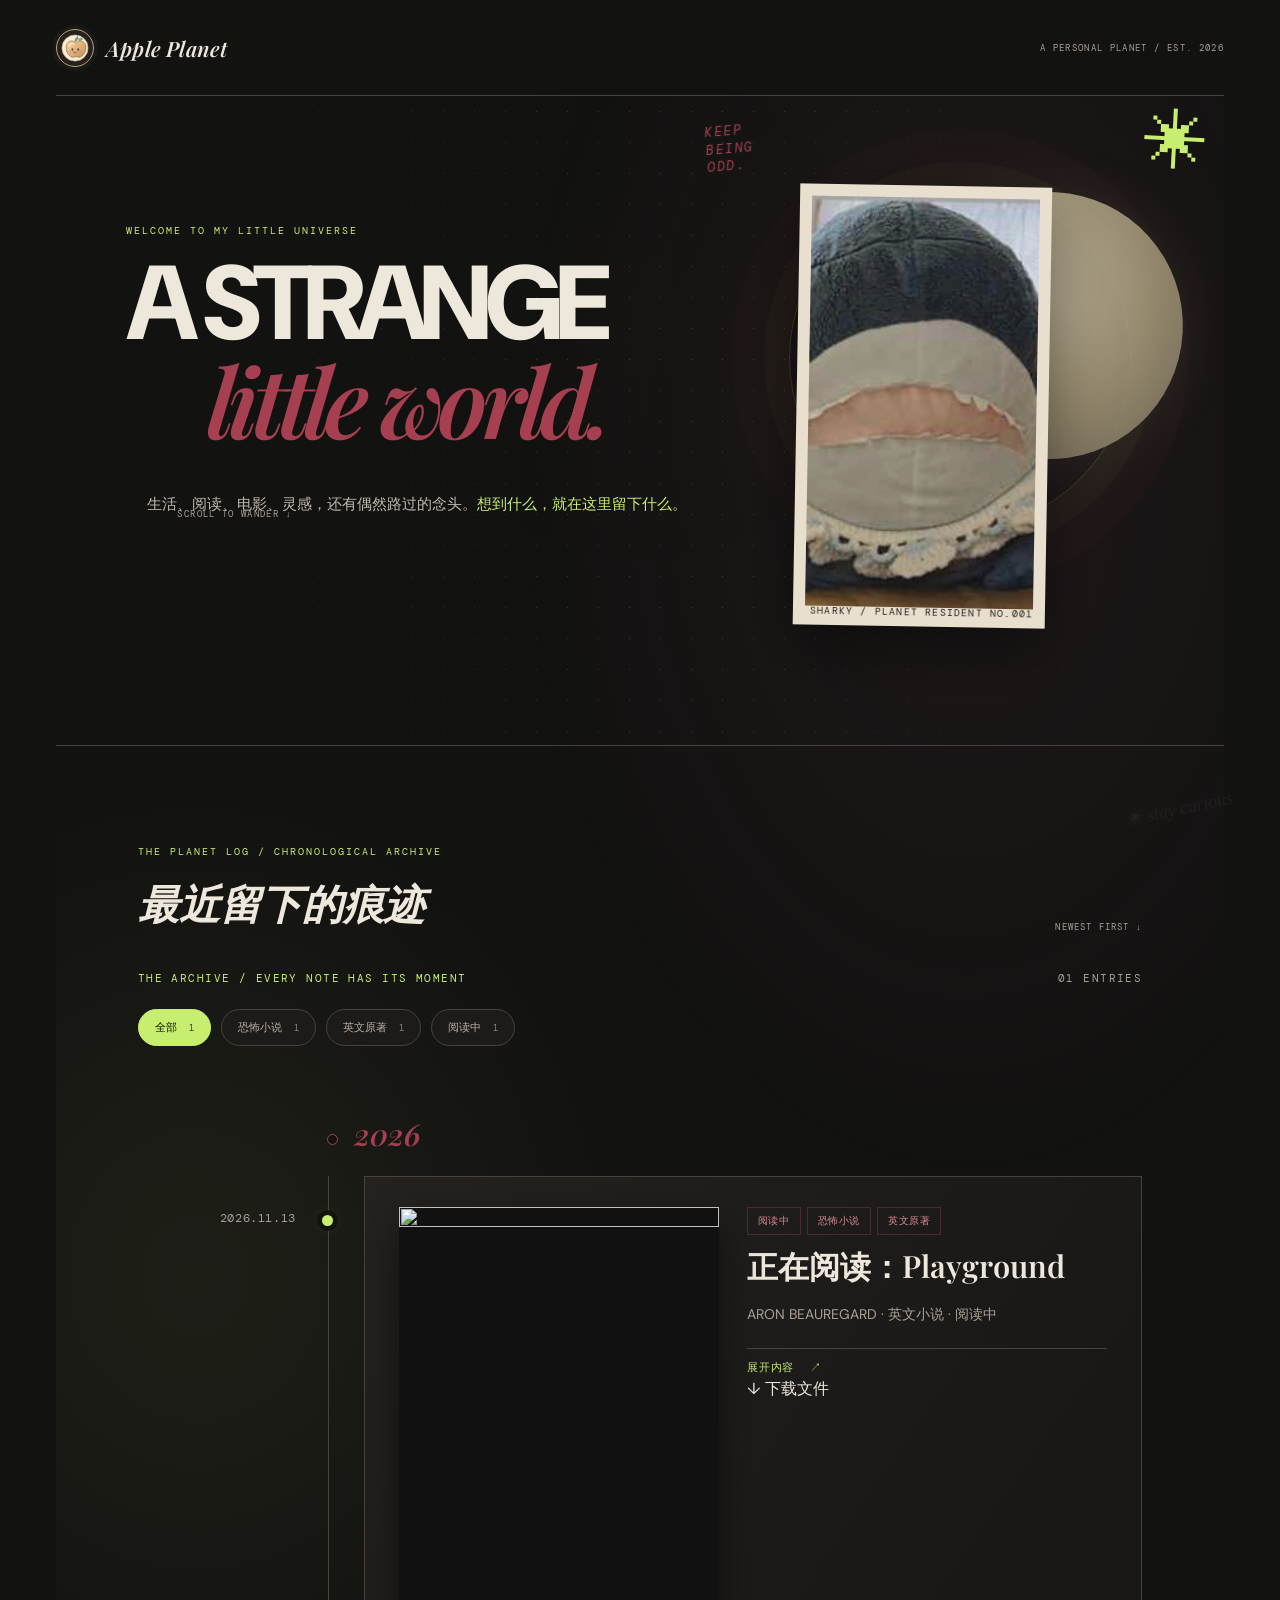
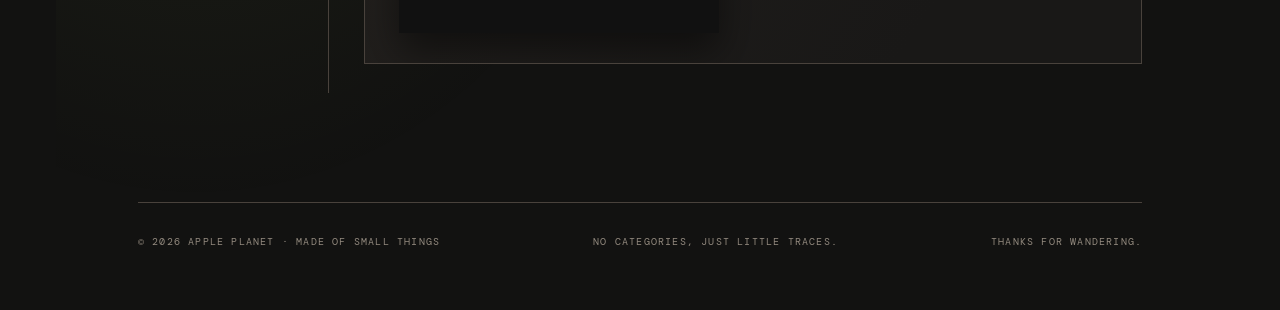
==== index.html @ 8ef27ee5 "Keep one shark portrait on Apple Planet homepage" ====
<!doctype html>
<html lang="zh-CN">
<head>
<meta charset="utf-8"><meta name="viewport" content="width=device-width, initial-scale=1">
<meta name="description" content="Apple Planet — 一个按时间收藏生活、故事与灵感的小小星球。">
<meta name="theme-color" content="#121211">
<title>Apple Planet — A Strange Little Universe</title>
<link rel="stylesheet" href="assets/css/style.css">
<link rel="stylesheet" href="assets/css/home-editorial.css">
<link rel="stylesheet" href="assets/css/posts.css">
<link rel="stylesheet" href="assets/css/inner-playful.css">
<link rel="stylesheet" href="assets/css/feed-atmosphere.css">
</head>
<body>
<div class="site-shell">
<header class="site-header ap-feed-header">
  <a class="brand" href="index.html" aria-label="Apple Planet 首页"><span class="brand-icon apple-brand-icon"><img src="assets/images/apple-icon.svg" alt="" aria-hidden="true"></span><span><b>Apple Planet</b></span></a>
  <span class="ap-header-note">A PERSONAL PLANET / EST. 2026</span>
</header>
<main class="ap-home ap-feed-home">
  <div class="ap-scroll-progress" id="apScrollProgress" aria-hidden="true"></div>
  <section class="ap-feed-hero">
    <p class="ap-kicker">WELCOME TO MY LITTLE UNIVERSE</p>
    <h1 class="ap-title"><span>A STRANGE</span><span class="ap-title-italic">little world.</span></h1>
    <p class="ap-intro">生活、阅读、电影、灵感，还有偶然路过的念头。<em>想到什么，就在这里留下什么。</em></p>
    <div class="ap-feed-orbit" aria-hidden="true">✳</div>
    <div class="ap-feed-art" aria-label="鲨鲨星球照片"><div class="ap-feed-moon" aria-hidden="true"></div><figure class="ap-shark-frame"><img src="assets/images/shark.jpg" alt="鲨鲨的照片"><figcaption>SHARKY / PLANET RESIDENT NO.001</figcaption></figure><span class="ap-feed-star" aria-hidden="true">✳</span><span class="ap-feed-art-note">KEEP<br>BEING<br>ODD.</span></div>
        <span class="ap-feed-scroll">SCROLL TO WANDER ↓</span>
  </section>
  <section class="ap-timeline-section" aria-label="星球时间轴">
    <div class="ap-timeline-heading"><div><span class="ap-kicker">THE PLANET LOG / CHRONOLOGICAL ARCHIVE</span><h2>最近留下的痕迹</h2></div><span class="ap-sort-note">NEWEST FIRST ↓</span></div>
    <div id="ap-published-posts" class="ap-published-posts" aria-live="polite">
      <div class="ap-posts-heading"><span class="meta">LOADING THE PLANET…</span><span class="ap-posts-count"></span></div>
      <nav class="ap-tag-filter" aria-label="按标签筛选" hidden></nav>
      <div class="ap-posts-list"></div>
    </div>
  </section>
  <footer class="ap-footer"><span>© 2026 APPLE PLANET · MADE OF SMALL THINGS</span><span>NO CATEGORIES, JUST LITTLE TRACES.</span><span>THANKS FOR WANDERING.</span></footer>
</main>
</div>
<div class="ap-toast" id="apToast" role="status" aria-live="polite"></div>
<script>
(()=>{const progress=document.getElementById('apScrollProgress');const update=()=>{const max=document.documentElement.scrollHeight-innerHeight;progress.style.transform='scaleX('+(max>0?scrollY/max:0)+')'};addEventListener('scroll',update,{passive:true});update();const toast=document.getElementById('apToast');const lines=['月亮知道你来过。','鲨鱼说：继续保持奇怪。','你找到了一颗隐藏星星。'];document.querySelector('.brand').addEventListener('click',e=>{if(scrollY<20){e.preventDefault();toast.textContent=lines[Math.floor(Math.random()*lines.length)];toast.classList.add('show');setTimeout(()=>toast.classList.remove('show'),2200)}});})();
</script>
<script src="assets/js/inner-playful.js" defer></script>
<script src="assets/js/feed-atmosphere.js" defer></script>
<script src="assets/js/posts.js" defer></script>
</body></html>
---- assets/css/style.css ----
:root{--bg:#f5f6f2;--surface:#fff;--ink:#202b2b;--muted:#758080;--line:#e1e7e2;--green:#647f76;--green-dark:#35564e;--mint:#e5eee8;--sand:#eee9df;--lav:#eae8f0;--coral:#c88770;--shadow:0 16px 45px rgba(34,55,49,.07);--sans:Inter,"PingFang SC","Microsoft YaHei",sans-serif;--serif:"Iowan Old Style","Noto Serif SC","Songti SC",serif}*{box-sizing:border-box}html{scroll-behavior:smooth}body{margin:0;background:var(--bg);color:var(--ink);font-family:var(--sans);line-height:1.7}a{color:inherit;text-decoration:none}.site-shell{width:min(1160px,calc(100% - 56px));margin:auto}.site-header{height:82px;display:flex;align-items:center;justify-content:space-between;border-bottom:1px solid var(--line);gap:24px}.brand{display:flex;align-items:center;gap:11px}.brand-icon{display:grid;place-items:center;width:39px;height:39px;border-radius:12px;background:var(--green-dark);color:white;font:600 19px var(--serif)}.brand b,.brand small{display:block}.brand b{font:600 16px var(--serif);letter-spacing:.08em}.brand small{color:var(--muted);font-size:8px;letter-spacing:.16em}.site-header nav{display:flex;gap:clamp(14px,3vw,34px);font-size:12px;color:#586764}.site-header nav a:hover,.header-link:hover{color:var(--coral)}.header-link{padding:8px 13px;border:1px solid var(--line);border-radius:22px;color:var(--green-dark);font-size:11px;white-space:nowrap}.hero{display:grid;grid-template-columns:1.1fr .9fr;align-items:center;gap:45px;padding:74px 5% 68px}.eyebrow{margin:0 0 14px;color:var(--green);font-size:9px;font-weight:700;letter-spacing:.19em}.hero h1{margin:0;font:500 clamp(38px,5vw,59px)/1.36 var(--serif);letter-spacing:.015em}.hero h1 em{color:var(--green);font-weight:400}.hero-desc{max-width:490px;margin:20px 0 25px;color:var(--muted);font-size:13px;line-height:2}.hero-actions{display:flex;align-items:center;gap:21px}.primary-link{padding:12px 17px;border-radius:5px;background:var(--green-dark);color:white;font-size:11px}.primary-link span{margin-left:12px}.quiet-link{color:var(--muted);font-size:11px;border-bottom:1px solid #cbd5cf;padding-bottom:3px}.hero-art{position:relative;height:300px;display:grid;place-items:center;overflow:hidden;background:linear-gradient(145deg,#e8efea,#edf0e9 50%,#e8e9ef);border-radius:48% 52% 44% 56% / 48% 42% 58% 52%}.art-orbit{position:absolute;border:1px solid rgba(76,111,98,.22);border-radius:50%;transform:rotate(-24deg)}.orbit-one{width:360px;height:150px}.orbit-two{width:270px;height:230px;transform:rotate(42deg)}.art-core{display:grid;place-items:center;width:116px;height:116px;border-radius:34px;background:#fff;color:var(--green-dark);box-shadow:0 14px 35px #35564e20;font:500 60px var(--serif);transform:rotate(-8deg)}.art-core span{color:var(--coral)}.art-label{position:absolute;color:#73857c;font-size:8px;letter-spacing:.18em}.label-a{top:54px;left:44px}.label-b{right:35px;bottom:55px}.art-star{position:absolute;color:var(--coral)}.star-a{top:68px;right:83px;font-size:25px}.star-b{bottom:64px;left:82px;font-size:19px}.welcome-strip{display:flex;align-items:center;justify-content:space-between;gap:20px;padding:14px 18px;border-top:1px solid var(--line);border-bottom:1px solid var(--line);color:var(--muted);font-size:9px;letter-spacing:.12em}.welcome-strip p{margin:0;color:#5d6b66;font:italic 13px var(--serif);letter-spacing:0}.collections{padding:68px 0 75px}.section-heading{display:flex;align-items:end;justify-content:space-between;margin-bottom:24px}.section-heading .eyebrow{margin-bottom:7px}.section-heading h2{margin:0;font:500 30px var(--serif)}.section-heading>span{color:var(--muted);font-size:11px}.collection-grid{display:grid;grid-template-columns:repeat(2,1fr);gap:17px}.collection-card{display:block;padding:14px;border:1px solid var(--line);border-radius:10px;background:var(--surface);transition:transform .22s,box-shadow .22s}.collection-card:hover{transform:translateY(-4px);box-shadow:var(--shadow)}.card-top,.card-bottom{display:flex;align-items:center;justify-content:space-between}.card-top{color:#84918b;font-size:8px;letter-spacing:.15em}.card-arrow{display:grid;place-items:center;width:27px;height:27px;border:1px solid var(--line);border-radius:50%;font-size:13px}.card-visual{height:174px;position:relative;overflow:hidden;margin:10px 0 13px;border-radius:6px}.visual-daily{background:#e9eee8}.shape{position:absolute;display:block}.shape-sun{width:115px;height:115px;border-radius:50%;background:#d6b69a;right:18%;top:12px}.shape-paper{width:150px;height:100px;left:19%;bottom:13px;background:#fffdf8;box-shadow:0 10px 25px #394d3b18;transform:rotate(-9deg);border-radius:3px}.shape-paper:after{content:"";position:absolute;left:17px;right:17px;top:24px;height:1px;background:#dce3db;box-shadow:0 13px #dce3db,0 26px #dce3db,0 39px #dce3db}.shape-dot{width:15px;height:15px;border-radius:50%;background:var(--green);left:70%;top:22px}.visual-culture{display:flex;align-items:center;justify-content:center;gap:12px;background:#eeece5}.book{display:block;width:52px;height:110px;border-radius:3px 7px 7px 3px;box-shadow:7px 9px 14px #263b3418;transform:rotate(-12deg)}.book-one{background:#9aab9d}.book-two{height:130px;background:#d0a18a;transform:rotate(5deg)}.book-three{height:96px;background:#667d78;transform:rotate(13deg)}.visual-culture>span{position:absolute;right:20px;bottom:14px;color:#56675f;font:600 9px/1.5 var(--serif);letter-spacing:.12em}.visual-fan{display:grid;place-items:center;background:#eceaf0}.fan-frame{width:160px;height:112px;display:flex;align-items:center;justify-content:center;gap:14px;border:1px solid #c8c4d3;background:#f8f7fa;transform:rotate(-5deg);box-shadow:0 10px 20px #3e385018}.fan-frame span{font:600 17px/1.1 var(--serif);letter-spacing:.12em;color:#625e78}.fan-frame i{font-style:normal;color:#b47c79;font-size:29px}.fan-frame+b{position:absolute;bottom:13px;right:22px;color:#827c91;font:italic 10px var(--serif)}.visual-interest{background:#f0ebe4}.interest-word{position:absolute;padding:8px 13px;border:1px solid #cfc5b8;border-radius:4px;background:#fbf9f4;color:#586b61;font:600 11px var(--serif);letter-spacing:.12em}.word-one{left:15%;top:24px;transform:rotate(-9deg)}.word-two{left:43%;top:70px;transform:rotate(5deg)}.word-three{right:13%;top:25px;transform:rotate(8deg)}.interest-spark{position:absolute;bottom:18px;left:25%;font-size:25px;color:#c88770}.card-bottom h3{margin:0;font:600 20px var(--serif)}.card-bottom p{margin:4px 0 0;color:var(--muted);font-size:10px}.card-count{color:#96a39c;font-size:8px;letter-spacing:.12em}.home-note{display:flex;align-items:center;justify-content:space-between;gap:25px;padding:30px 5%;margin:0 0 72px;background:#e9eee9;border-radius:9px}.home-note .eyebrow{margin-bottom:7px}.home-note h2{margin:0;font:500 23px/1.7 var(--serif)}.round-link{display:flex;align-items:center;gap:18px;padding:11px 15px;border:1px solid #c6d2ca;border-radius:30px;color:var(--green-dark);font-size:10px;white-space:nowrap}.site-footer{display:flex;justify-content:space-between;gap:15px;padding:22px 0 28px;border-top:1px solid var(--line);color:var(--muted);font-size:9px;letter-spacing:.08em}
.page-hero{padding:56px 0 35px;border-bottom:1px solid var(--line)}.breadcrumb{margin:0 0 14px;color:var(--muted);font-size:10px}.page-hero h1{margin:0;font:500 clamp(34px,5vw,48px) var(--serif)}.page-hero p:last-child{max-width:650px;color:var(--muted);font-size:12px}.page-content{padding:35px 0 75px}.content-section{margin:0 0 45px}.content-section h2{margin:0 0 15px;font:500 23px var(--serif)}.content-section>p{color:var(--muted);font-size:12px}.content-grid{display:grid;grid-template-columns:repeat(2,1fr);gap:14px}.content-card{padding:20px;border:1px solid var(--line);border-radius:8px;background:var(--surface)}.content-card .meta{color:var(--green);font-size:9px;letter-spacing:.1em}.content-card h3{margin:8px 0;font:600 18px var(--serif)}.content-card p{margin:0;color:var(--muted);font-size:11px;line-height:1.9}.content-card .tags{margin-top:12px;color:#87938d;font-size:9px}.photo-grid{columns:3;column-gap:14px}.photo-item{break-inside:avoid;margin:0 0 14px;padding:8px;border:1px solid var(--line);border-radius:7px;background:var(--surface)}.photo-item img{display:block;width:100%;height:auto;border-radius:4px}.photo-placeholder{height:150px;border-radius:4px;background:linear-gradient(145deg,#d9e2da,#c8d0c9 42%,#b9c5c1 43%,#e4d8c7)}.photo-item figcaption{padding:8px 3px 2px;color:var(--muted);font-size:9px}.data-panel{padding:22px;border:1px solid var(--line);border-radius:8px;background:var(--surface)}.data-row{display:grid;grid-template-columns:repeat(4,1fr);gap:12px}.data-cell{padding-left:12px;border-left:2px solid var(--mint)}.data-cell small,.data-cell b{display:block}.data-cell small{color:var(--muted);font-size:9px}.data-cell b{margin-top:5px;font-size:15px;font-weight:500}.data-note{margin:15px 0 0;color:var(--muted);font-size:9px}.work-card{display:grid;grid-template-columns:1fr 1fr;gap:20px}.work-fields{margin:0}.work-fields div{display:flex;gap:10px;padding:5px 0;border-bottom:1px solid var(--line);font-size:10px}.work-fields dt{width:80px;color:var(--muted)}.work-fields dd{margin:0}.guide-callout{padding:18px 20px;border-left:3px solid var(--green);background:var(--mint);color:#425a50;font-size:12px}.code-sample{padding:16px;border-radius:7px;background:#263532;color:#e8eee9;overflow:auto;font:11px/1.7 ui-monospace,monospace}.content-card a.inline-link{color:var(--green-dark);text-decoration:underline;text-underline-offset:3px}
@media(max-width:760px){.site-shell{width:calc(100% - 32px)}.site-header{height:auto;min-height:74px;flex-wrap:wrap;padding:14px 0}.site-header nav{order:3;width:100%;overflow:auto;padding:4px 0 8px;gap:20px}.site-header nav a{white-space:nowrap}.hero{grid-template-columns:1fr;gap:25px;padding:48px 2%}.hero-art{height:220px}.art-orbit.orbit-one{width:290px}.welcome-strip{align-items:flex-start;flex-direction:column;gap:4px}.welcome-strip p{font-size:12px}.section-heading{align-items:flex-start;flex-direction:column;gap:6px}.collection-grid{gap:10px}.card-visual{height:130px}.card-bottom h3{font-size:17px}.card-bottom p{font-size:9px}.card-count{display:none}.home-note{align-items:flex-start;flex-direction:column}.site-footer{flex-direction:column}.content-grid{grid-template-columns:1fr}.photo-grid{columns:2}.data-row{grid-template-columns:repeat(2,1fr)}.work-card{grid-template-columns:1fr}.page-hero{padding:42px 0 25px}}
@media(max-width:420px){.collection-grid{grid-template-columns:1fr}.card-visual{height:155px}.hero h1{font-size:36px}.photo-grid{columns:1}.hero-actions{gap:12px}.primary-link{padding:11px 13px}}

/* Apple Planet: four switchable palettes */
:root{--display:"Bodoni 72","Didot","Times New Roman",serif}
:root[data-theme="rose"]{--bg:#faf2f2;--surface:#fffafa;--ink:#392d33;--muted:#907d84;--line:#eedfe3;--green:#b47c8e;--green-dark:#75485a;--mint:#f4e4e9;--sand:#f3e7df;--lav:#f0e8f0;--coral:#c77c78}
:root[data-theme="night"]{--bg:#101b2b;--surface:#19283a;--ink:#e8edf3;--muted:#a2b0c1;--line:#2b3d52;--green:#8ba9c8;--green-dark:#526f91;--mint:#263c53;--sand:#344154;--lav:#30334c;--coral:#d69a83;--shadow:0 16px 45px rgba(0,0,0,.22)}
:root[data-theme="cream"]{--bg:#f8f3e7;--surface:#fffdf5;--ink:#3c3529;--muted:#92866f;--line:#e9dfc9;--green:#a08b54;--green-dark:#6d603b;--mint:#eee8d4;--sand:#f0e4ce;--lav:#eee8dc;--coral:#c1845c}
.brand b{font-family:var(--display);font-size:22px;letter-spacing:.055em;font-style:italic;font-weight:700}
.brand small{letter-spacing:.22em}
.palette-switch{display:flex;align-items:center;gap:7px;padding:7px 10px;border:1px solid var(--line);border-radius:30px;background:var(--surface)}
.palette-switch button{width:17px;height:17px;border:2px solid var(--surface);outline:1px solid transparent;border-radius:50%;padding:0;cursor:pointer}
.palette-switch button[data-theme="sage"]{background:#718d80}.palette-switch button[data-theme="rose"]{background:#bd8798}.palette-switch button[data-theme="night"]{background:#304b6a}.palette-switch button[data-theme="cream"]{background:#c4a96a}
.palette-switch button.active{outline-color:var(--ink);transform:scale(1.08)}
.top-photo{height:clamp(190px,32vw,390px);position:relative;overflow:hidden;border-radius:0 0 15px 15px;background:var(--sand)}
.top-photo img{width:100%;height:100%;display:block;object-fit:cover;object-position:center 47%}
.top-photo span{position:absolute;left:clamp(18px,5vw,58px);bottom:18px;padding:7px 12px;background:rgba(24,36,34,.56);color:white;border:1px solid rgba(255,255,255,.35);font:10px var(--display);letter-spacing:.2em}
@media(max-width:760px){.palette-switch{margin-left:auto}.top-photo{height:220px}.brand b{font-size:20px}}

/* Decorative editorial finish */
:root{--gold:#b59a68;--gold-soft:#e4d7bc}
body{background:radial-gradient(ellipse at 50% 0%,color-mix(in srgb,var(--sand) 44%,var(--bg)),var(--bg) 58%)}
.site-shell{position:relative}
.site-header{border-bottom:1px solid color-mix(in srgb,var(--gold) 42%,var(--line));}
.brand-icon{background:linear-gradient(145deg,var(--green-dark),var(--green));border:1px solid var(--gold);box-shadow:0 3px 12px #00000012;font-size:20px}
.brand b{font-family:"Bodoni MT","Didot","Times New Roman",serif;font-size:25px;font-weight:600;letter-spacing:.08em;text-shadow:0 1px 0 #fff5}
.brand small{font-size:8px;letter-spacing:.28em}
.top-photo{height:clamp(220px,38vw,450px);border:1px solid color-mix(in srgb,var(--gold) 52%,var(--line));box-shadow:0 18px 45px #00000012;margin-top:14px}
.top-photo:after{content:"";position:absolute;inset:12px;border:1px solid #fff9;pointer-events:none;border-radius:7px}
.top-photo img{object-position:center 43%;filter:saturate(.9) contrast(1.03)}
.top-photo span{left:32px;bottom:30px;letter-spacing:.3em;background:rgba(22,32,31,.64);border-color:#d8c49a;color:#fff9e9}
.hero{padding-top:82px;padding-bottom:76px}
.hero h1{letter-spacing:.035em;text-shadow:0 2px 18px color-mix(in srgb,var(--gold-soft) 35%,transparent)}
.hero-art{border:1px solid color-mix(in srgb,var(--gold) 55%,var(--line));box-shadow:inset 0 0 0 8px color-mix(in srgb,var(--surface) 50%,transparent),inset 0 0 0 9px color-mix(in srgb,var(--gold) 28%,transparent);background:radial-gradient(circle at 50% 50%,var(--surface),var(--sand))}
.art-core{border:1px solid var(--gold);outline:5px solid color-mix(in srgb,var(--gold) 14%,transparent);font-family:"Bodoni MT","Didot",serif}
.welcome-strip{border-color:color-mix(in srgb,var(--gold) 40%,var(--line))}
.collections{padding-top:82px}
.section-heading h2{letter-spacing:.08em}
.collection-card{border-color:color-mix(in srgb,var(--gold) 35%,var(--line));box-shadow:0 7px 24px #00000008}
.collection-card:hover{border-color:var(--gold)}
.card-top{letter-spacing:.2em}
.card-arrow{border-color:color-mix(in srgb,var(--gold) 45%,var(--line))}
.card-bottom h3{letter-spacing:.08em}
.home-note{border:1px solid color-mix(in srgb,var(--gold) 35%,var(--line));background:linear-gradient(120deg,var(--mint),var(--surface));box-shadow:inset 0 0 0 5px color-mix(in srgb,var(--surface) 45%,transparent)}
.site-footer{border-color:color-mix(in srgb,var(--gold) 40%,var(--line))}
.palette-switch{box-shadow:0 3px 12px #00000008}
@media(max-width:760px){.top-photo{height:250px;margin-top:10px}.hero{padding-top:54px}.collections{padding-top:55px}.brand b{font-size:22px}}

@import url('https://fonts.googleapis.com/css2?family=Great+Vibes&family=Cormorant+Garamond:wght@400;500;600;700&display=swap');
.brand b{font-family:'Great Vibes','URW Chancery L',cursive;font-size:clamp(36px,4vw,49px);font-weight:400;letter-spacing:.015em;line-height:1.1;color:var(--green-dark);text-shadow:0 1px 0 #fff9,0 3px 12px color-mix(in srgb,var(--gold) 28%,transparent)}
.brand-icon{width:43px;height:43px;border-radius:50%;font-size:21px;color:#f8edcf;background:radial-gradient(circle at 30% 25%,#bda578,var(--green-dark) 72%);box-shadow:0 0 0 3px var(--surface),0 0 0 4px color-mix(in srgb,var(--gold) 65%,transparent),0 5px 18px #0002}
.site-header{min-height:94px;border-bottom:1px solid var(--gold);position:relative}
.site-header:after{content:"";position:absolute;bottom:-4px;left:0;right:0;height:1px;background:color-mix(in srgb,var(--gold) 35%,transparent)}
.top-photo{margin-top:18px;border-radius:14px;border:1px solid var(--gold);box-shadow:0 16px 42px #30241420, inset 0 0 0 5px #fff8}
.top-photo:after{inset:10px;border:1px solid #fff9;box-shadow:0 0 0 1px #9d805044;border-radius:9px}
.hero{grid-template-columns:1fr;padding:55px 5% 45px;text-align:center}
.hero-copy{max-width:850px;margin:auto}
.hero h1{font-family:'Cormorant Garamond','Noto Serif SC',serif;font-size:clamp(35px,5vw,58px);line-height:1.45}
.hero h1 em{font-style:italic}
.hero-art{display:none}
.collections{padding-top:44px}
.section-heading{justify-content:center;text-align:center;margin-bottom:30px}
.section-heading h2{font-family:'Cormorant Garamond','Noto Serif SC',serif;font-size:34px}
.section-heading .eyebrow{color:var(--gold);letter-spacing:.32em}
.collection-grid{gap:22px}
.collection-card{position:relative;border:1px solid color-mix(in srgb,var(--gold) 62%,var(--line));border-radius:12px;padding:17px;background:linear-gradient(145deg,var(--surface),color-mix(in srgb,var(--sand) 28%,var(--surface)));box-shadow:0 9px 28px #3024140d}
.collection-card:before{content:"";position:absolute;inset:5px;border:1px solid color-mix(in srgb,var(--gold) 28%,transparent);border-radius:8px;pointer-events:none}
.collection-card:hover{transform:translateY(-5px);box-shadow:0 16px 34px #30241418}
.card-top{color:var(--gold);font-family:'Cormorant Garamond',serif;font-size:12px}
.card-arrow{border-color:var(--gold);color:var(--green-dark)}
.card-visual{border-radius:8px;box-shadow:inset 0 0 0 1px #fff9}
.card-bottom h3{font-family:'Cormorant Garamond','Noto Serif SC',serif;font-size:23px}
.card-bottom p{font-size:11px}
.card-count{color:var(--gold);font-family:'Cormorant Garamond',serif;font-size:11px}
.site-footer{justify-content:center;color:var(--gold);font-family:'Great Vibes',cursive;font-size:23px;letter-spacing:.04em;border-color:var(--gold)}
@media(max-width:760px){.site-header{min-height:78px}.brand b{font-size:39px}.hero{padding:38px 2% 28px}.collections{padding-top:35px}}

/* Photo wall video entry */
.video-photo{overflow:hidden;border:1px solid color-mix(in srgb,var(--gold) 42%,var(--line));border-radius:12px;background:var(--surface);box-shadow:0 10px 28px #00000010}.video-photo video{display:block;width:100%;aspect-ratio:16/9;object-fit:cover;background:#171717;border-radius:9px}.video-photo figcaption{padding:13px 15px 16px;line-height:1.8}.video-photo figcaption .meta{letter-spacing:.12em;color:var(--gold)}

.apple-brand-icon{display:inline-flex;align-items:center;justify-content:center;padding:3px;background:linear-gradient(145deg,#f7e8c7,#c5a16c);border:1px solid #b69a68;border-radius:50%;box-shadow:0 0 0 3px var(--surface),0 0 0 4px color-mix(in srgb,var(--gold) 65%,transparent),0 5px 18px #0002}
.apple-brand-icon img{display:block;width:100%;height:100%;object-fit:contain;border-radius:50%}
---- assets/css/home-editorial.css ----
/* APPLE PLANET — strange little universe / homepage only */
@import url('https://fonts.googleapis.com/css2?family=DM+Mono:wght@400;500&family=DM+Sans:wght@400;500;700;900&family=Playfair+Display:ital,wght@0,600;1,600;1,700&display=swap');
:root{--ap-bg:#121211;--ap-panel:#1d1b19;--ap-paper:#eee7dc;--ap-muted:#aaa196;--ap-red:#a64050;--ap-lime:#c8ee70;--ap-line:#49423c;--ap-mono:'DM Mono',monospace;--ap-sans:'DM Sans','PingFang SC',sans-serif;--ap-serif:'Playfair Display','Noto Serif SC',serif}
html{background:var(--ap-bg);scroll-behavior:smooth}
body:has(.ap-home){margin:0;background:var(--ap-bg);color:var(--ap-paper);font-family:var(--ap-sans);overflow-x:hidden}
body:has(.ap-home) .site-shell{width:min(1380px,calc(100% - 64px));max-width:none}
body:has(.ap-home) .site-header{height:82px;min-height:82px;border:0;border-bottom:1px solid var(--ap-line);gap:20px}
body:has(.ap-home) .site-header:after{display:none}
body:has(.ap-home) .brand{gap:12px}
body:has(.ap-home) .brand-icon{width:38px;height:38px;border:1px solid #b8a16e;background:#26211e;box-shadow:0 0 0 4px #ffffff08}
body:has(.ap-home) .brand-icon img{width:28px;height:28px}
body:has(.ap-home) .brand b{font:600 21px var(--ap-serif);font-style:italic;letter-spacing:.01em;color:var(--ap-paper);text-shadow:none}
body:has(.ap-home) .site-header nav{display:none}
body:has(.ap-home) .palette-switch{background:#201e1b;border:1px solid var(--ap-line);box-shadow:none}
body:has(.ap-home) .palette-switch button{width:13px;height:13px}
body:has(.ap-home) .top-photo{display:none}
.ap-home{position:relative;isolation:isolate;min-height:100vh;padding-bottom:30px}
.ap-home:before{content:"";position:fixed;inset:0;z-index:-2;pointer-events:none;opacity:.17;background-image:url("data:image/svg+xml,%3Csvg viewBox='0 0 180 180' xmlns='http://www.w3.org/2000/svg'%3E%3Cfilter id='n'%3E%3CfeTurbulence type='fractalNoise' baseFrequency='.92' numOctaves='3' stitchTiles='stitch'/%3E%3C/filter%3E%3Crect width='100%25' height='100%25' filter='url(%23n)' opacity='.25'/%3E%3C/svg%3E")}
.ap-home:after{content:"";position:absolute;z-index:-1;inset:0;pointer-events:none;background:radial-gradient(ellipse at 78% 20%,#59313b33,transparent 35%),radial-gradient(ellipse at 12% 65%,#c8ee7010,transparent 32%)}
.ap-topline{display:flex;justify-content:space-between;align-items:center;padding:13px 0;border-bottom:1px solid var(--ap-line);font:10px var(--ap-mono);letter-spacing:.12em;color:var(--ap-muted)}
.ap-topline strong{color:var(--ap-lime);font-weight:400}
.ap-menu-button{border:1px solid var(--ap-line);border-radius:99px;background:transparent;color:var(--ap-paper);padding:9px 15px;font:10px var(--ap-mono);letter-spacing:.12em;cursor:pointer;transition:.25s}
.ap-menu-button:hover{background:var(--ap-lime);border-color:var(--ap-lime);color:#171713;transform:rotate(-3deg)}
.ap-hero{position:relative;min-height:650px;padding:70px 2% 54px;display:grid;grid-template-columns:1fr .9fr;align-items:center;gap:20px;overflow:hidden}
.ap-hero-copy{position:relative;z-index:3;align-self:center;padding:25px 0}
.ap-kicker{font:10px var(--ap-mono);letter-spacing:.2em;color:var(--ap-lime);margin:0 0 24px}
.ap-title{margin:0;color:var(--ap-paper);font:900 clamp(62px,9.3vw,140px)/.82 var(--ap-sans);letter-spacing:-.085em;text-transform:uppercase}
.ap-title span{display:block}
.ap-title .ap-title-italic{font:italic 600 clamp(55px,8.2vw,120px)/1.1 var(--ap-serif);letter-spacing:-.07em;color:var(--ap-red);text-transform:none;margin-left:9%}
.ap-intro{max-width:340px;margin:30px 0 0 11%;font-size:13px;line-height:1.9;color:#c2b9ae}
.ap-intro em{color:var(--ap-lime);font-style:normal}
.ap-hero-art{position:relative;height:530px;transform-style:preserve-3d}
.ap-orbit{position:absolute;border:1px solid #c8ee7045;border-radius:50%;width:420px;height:180px;left:50%;top:48%;transform:translate(-50%,-50%) rotate(-27deg);animation:ap-orbit 22s linear infinite}
.ap-orbit.two{width:340px;height:420px;transform:translate(-50%,-50%) rotate(34deg);border-color:#a6405066;animation-direction:reverse;animation-duration:29s}
.ap-moon{position:absolute;width:170px;height:170px;border-radius:50%;right:8%;top:6%;background:radial-gradient(circle at 35% 32%,#f5e7ca,#b4a58c 45%,#645a50 73%,#25211e 75%);box-shadow:0 0 65px #e4d5b333;animation:ap-float 7s ease-in-out infinite}
.ap-moon:after{content:"";position:absolute;inset:18%;border-radius:50%;background:radial-gradient(circle at 28% 34%,#645a5033 0 8%,transparent 9%),radial-gradient(circle at 70% 65%,#645a5033 0 12%,transparent 13%)}
.ap-shark-frame{position:absolute;z-index:2;width:min(68%,330px);left:10%;top:26%;padding:12px 12px 34px;background:#e9e0d2;box-shadow:0 25px 60px #0009;transform:rotate(-8deg);transition:transform .6s cubic-bezier(.2,.8,.2,1);animation:ap-float 8s ease-in-out infinite}
.ap-shark-frame:hover{transform:rotate(-2deg) scale(1.06)}
.ap-shark-frame img{display:block;width:100%;aspect-ratio:1/1;object-fit:cover;filter:contrast(1.04) saturate(.78)}
.ap-shark-frame figcaption{position:absolute;bottom:8px;left:15px;color:#28231e;font:10px var(--ap-mono);letter-spacing:.05em}
.ap-sticker{position:absolute;z-index:3;display:grid;place-items:center}
.ap-sticker-star{left:2%;top:9%;color:var(--ap-lime);font-size:54px;animation:ap-spin 18s linear infinite}
.ap-sticker-note{right:2%;bottom:15%;width:130px;height:130px;border:1px solid var(--ap-red);border-radius:50%;color:var(--ap-paper);font:italic 18px var(--ap-serif);text-align:center;transform:rotate(13deg);animation:ap-float 6s ease-in-out infinite reverse}
.ap-sticker-note small{display:block;font:8px var(--ap-mono);letter-spacing:.13em;color:var(--ap-lime)}
.ap-side-note{position:absolute;right:0;top:49%;writing-mode:vertical-rl;color:#8e857a;font:9px var(--ap-mono);letter-spacing:.2em}
.ap-index{position:absolute;left:2%;bottom:38px;color:#8e857a;font:9px var(--ap-mono);letter-spacing:.16em}
.ap-marquee{overflow:hidden;border-top:1px solid var(--ap-line);border-bottom:1px solid var(--ap-line);padding:15px 0;background:#1b1917}
.ap-marquee-track{display:flex;width:max-content;animation:ap-marquee 28s linear infinite}
.ap-marquee span{padding:0 22px;color:var(--ap-lime);font:italic 20px var(--ap-serif);white-space:nowrap}
.ap-marquee b{color:var(--ap-red);font:18px var(--ap-sans)}
.ap-manifesto{position:relative;padding:105px 8% 115px;display:grid;grid-template-columns:.7fr 1.3fr;gap:50px;align-items:start}
.ap-manifesto-label{font:10px var(--ap-mono);letter-spacing:.17em;color:var(--ap-lime)}
.ap-manifesto h2{max-width:800px;margin:0;font:600 clamp(34px,5.2vw,68px)/1.2 var(--ap-serif);letter-spacing:-.04em}
.ap-manifesto h2 em{color:var(--ap-red)}
.ap-manifesto p{max-width:520px;color:#a9a096;font-size:13px;line-height:2;margin:25px 0 0}
.ap-collage{position:relative;min-height:370px;margin:0 4% 100px;border:1px solid var(--ap-line);background:linear-gradient(125deg,#24201e,#171615 65%,#26201e);overflow:hidden}
.ap-collage:before{content:"";position:absolute;inset:0;background:repeating-linear-gradient(0deg,transparent 0 39px,#ffffff08 40px),repeating-linear-gradient(90deg,transparent 0 39px,#ffffff08 40px)}
.ap-collage-word{position:absolute;left:7%;top:12%;font:900 clamp(45px,8vw,105px)/.86 var(--ap-sans);letter-spacing:-.08em;color:var(--ap-paper);transform:rotate(-5deg)}
.ap-collage-word span{color:var(--ap-lime);font:italic 600 .8em var(--ap-serif)}
.ap-collage-orb{position:absolute;width:190px;height:190px;right:15%;top:18%;border-radius:50%;background:radial-gradient(circle at 35% 30%,#d8c4a3,#7c6353 45%,#251f1c 72%);box-shadow:0 0 70px #a6405033}
.ap-collage-tag{position:absolute;right:7%;bottom:13%;padding:13px 18px;background:var(--ap-red);color:#fff4e8;font:10px var(--ap-mono);transform:rotate(5deg)}
.ap-collage-caption{position:absolute;left:7%;bottom:12%;color:#aaa196;font:10px var(--ap-mono);letter-spacing:.12em}
.ap-footer{display:flex;justify-content:space-between;align-items:center;gap:20px;padding:25px 0 35px;border-top:1px solid var(--ap-line);color:#92897e;font:9px var(--ap-mono);letter-spacing:.12em}
.ap-footer button{border:0;background:none;color:var(--ap-lime);font:inherit;cursor:pointer}
.ap-overlay{position:fixed;z-index:1000;inset:0;background:#11100ff2;backdrop-filter:blur(18px);display:grid;place-items:center;padding:30px;opacity:0;visibility:hidden;transition:opacity .35s,visibility .35s}
.ap-overlay.is-open{opacity:1;visibility:visible}
.ap-overlay-inner{width:min(780px,100%);position:relative}
.ap-overlay-close{position:absolute;right:0;top:-48px;border:1px solid var(--ap-line);background:transparent;color:var(--ap-paper);padding:10px 15px;border-radius:99px;cursor:pointer}
.ap-overlay-kicker{font:10px var(--ap-mono);letter-spacing:.2em;color:var(--ap-lime)}
.ap-overlay h2{font:italic 600 clamp(38px,7vw,76px) var(--ap-serif);margin:12px 0 35px}
.ap-menu-links{display:grid;grid-template-columns:1fr 1fr;gap:12px}
.ap-menu-links a{padding:23px 20px;border:1px solid var(--ap-line);background:#1c1a18;transition:.25s}
.ap-menu-links a:hover{transform:translateY(-5px) rotate(-1deg);border-color:var(--ap-lime);background:#28251f}
.ap-menu-links small{display:block;color:var(--ap-lime);font:9px var(--ap-mono);letter-spacing:.16em}
.ap-menu-links strong{display:block;margin-top:9px;font:600 27px var(--ap-serif);color:var(--ap-paper)}
.ap-menu-links span{display:block;margin-top:5px;color:#a69c90;font-size:11px}
.ap-toast{position:fixed;z-index:1100;left:50%;bottom:26px;transform:translate(-50%,20px);padding:12px 18px;border:1px solid #c8ee7066;background:#1c1a18;color:var(--ap-lime);font:11px var(--ap-mono);opacity:0;pointer-events:none;transition:.3s;white-space:nowrap}
.ap-toast.show{opacity:1;transform:translate(-50%,0)}
.ap-reveal{opacity:0;transform:translateY(35px) rotate(1deg);transition:opacity .8s ease,transform .8s cubic-bezier(.2,.8,.2,1)}
.ap-reveal.is-visible{opacity:1;transform:translateY(0) rotate(0)}
@keyframes ap-float{0%,100%{translate:0 0}50%{translate:0 -15px}}
@keyframes ap-spin{to{rotate:360deg}}
@keyframes ap-orbit{to{rotate:333deg}}
@keyframes ap-marquee{to{transform:translateX(-50%)}}
@media(max-width:760px){
 body:has(.ap-home) .site-shell{width:calc(100% - 30px)}
 body:has(.ap-home) .site-header{height:70px;min-height:70px}
 body:has(.ap-home) .brand b{font-size:18px}
 body:has(.ap-home) .palette-switch{padding:5px 7px;gap:5px}
 .ap-topline{font-size:8px}
 .ap-hero{min-height:0;grid-template-columns:1fr;padding:65px 1% 55px;gap:5px}
 .ap-title{font-size:clamp(58px,15vw,100px)}
 .ap-title .ap-title-italic{font-size:clamp(54px,13vw,88px);margin-left:5%}
 .ap-intro{margin:20px 0 0 6%;max-width:280px;font-size:12px}
 .ap-hero-art{height:380px;margin-top:8px}
 .ap-shark-frame{width:min(67%,280px);left:10%;top:22%}
 .ap-moon{width:125px;height:125px;right:4%;top:4%}
 .ap-orbit{width:320px;height:140px}
 .ap-orbit.two{width:250px;height:320px}
 .ap-sticker-star{font-size:38px}
 .ap-sticker-note{width:100px;height:100px;font-size:15px;right:0;bottom:10%}
 .ap-side-note{right:0;top:45%;font-size:7px}
 .ap-index{bottom:15px}
 .ap-manifesto{padding:70px 4%;grid-template-columns:1fr;gap:20px}
 .ap-manifesto h2{font-size:39px}
 .ap-collage{min-height:290px;margin:0 0 65px}
 .ap-collage-orb{width:125px;height:125px;right:7%;top:27%}
 .ap-collage-word{font-size:55px}
 .ap-collage-caption{font-size:8px;max-width:180px}
 .ap-collage-tag{font-size:8px;padding:10px}
 .ap-footer{align-items:flex-start;flex-direction:column;font-size:8px}
}
@media(max-width:390px){
 .ap-hero-art{height:320px}
 .ap-title{font-size:55px}
 .ap-title .ap-title-italic{font-size:49px}
 .ap-manifesto h2{font-size:33px}
 .ap-menu-links{grid-template-columns:1fr}
}
@media(prefers-reduced-motion:reduce){
 .ap-home *, .ap-home *:before,.ap-home *:after{animation-duration:.01ms!important;animation-iteration-count:1!important;scroll-behavior:auto!important;transition-duration:.01ms!important}
 .ap-reveal{opacity:1;transform:none}
}


/* Integrated collection portals + richer motion pass */
.ap-scroll-progress{position:fixed;z-index:1200;left:0;top:0;width:100%;height:2px;background:var(--ap-lime);transform:scaleX(0);transform-origin:left center;box-shadow:0 0 12px #c8ee7088;pointer-events:none}
.ap-title span:first-child{animation:ap-title-in 1.05s cubic-bezier(.2,.8,.2,1) both}
.ap-title .ap-title-italic{animation:ap-title-in 1.15s .18s cubic-bezier(.2,.8,.2,1) both}
.ap-kicker{animation:ap-fade-in .8s .15s both}
.ap-intro{animation:ap-fade-in 1s .55s both}
.ap-hero-art:after{content:"";position:absolute;inset:4%;border:1px dashed #eee7dc1c;border-radius:50%;animation:ap-spin 75s linear infinite;pointer-events:none}
.ap-moon{animation:ap-float 7s ease-in-out infinite,ap-moon-glow 5s ease-in-out infinite}
.ap-shark-frame{will-change:transform,translate}
.ap-marquee:hover .ap-marquee-track{animation-play-state:paused}
.ap-manifesto h2{transition:letter-spacing .5s}
.ap-manifesto:hover h2{letter-spacing:-.015em}
.ap-collage{--mx:50%;--my:50%;isolation:isolate;transition:border-color .5s}
.ap-collage:after{content:"";position:absolute;z-index:-0;inset:0;pointer-events:none;background:radial-gradient(280px circle at var(--mx) var(--my),#c8ee7010,transparent 72%);transition:background .15s}
.ap-collage-orb{animation:ap-float 8s ease-in-out infinite,ap-orb-pulse 6s ease-in-out infinite;transition:transform .6s}
.ap-collage:hover .ap-collage-orb{transform:scale(1.08) rotate(12deg)}
.ap-collage-word{z-index:1;pointer-events:none}
.ap-collage-caption,.ap-collage-tag{z-index:3}
.ap-orbit-links{position:absolute;z-index:4;inset:0;pointer-events:none}
.ap-portal{position:absolute;display:flex;align-items:center;gap:9px;padding:9px 12px;color:var(--ap-paper);text-decoration:none;border-bottom:1px solid #eee7dc45;background:#171615b8;backdrop-filter:blur(7px);pointer-events:auto;transition:color .3s,border-color .3s,transform .45s cubic-bezier(.2,.8,.2,1),background .3s}
.ap-portal small{font:8px var(--ap-mono);letter-spacing:.12em;color:#a69c90;white-space:nowrap}
.ap-portal span{font:italic 600 16px var(--ap-serif);white-space:nowrap}
.ap-portal i{font:normal 12px var(--ap-mono);color:var(--ap-lime);font-style:normal}
.ap-portal:hover{color:var(--ap-lime);border-color:var(--ap-lime);background:#25231f;transform:translateY(-5px) rotate(-2deg) scale(1.04)}
.portal-life{left:47%;top:9%;transform:rotate(3deg);animation:ap-portal-drift 7s ease-in-out infinite}
.portal-culture{right:6%;top:48%;transform:rotate(-4deg);animation:ap-portal-drift 8s 1s ease-in-out infinite}
.portal-fan{left:35%;bottom:17%;transform:rotate(2deg);animation:ap-portal-drift 9s .5s ease-in-out infinite}
.portal-interest{left:6%;top:52%;transform:rotate(-3deg);animation:ap-portal-drift 7.5s 1.4s ease-in-out infinite}
.ap-portal:hover{animation-play-state:paused}
.ap-collage-tag{transition:transform .4s,background .4s}
.ap-collage:hover .ap-collage-tag{transform:rotate(0) translateY(-4px);background:#b34a5a}
.ap-reveal.is-visible .ap-portal{animation-play-state:running}
.ap-overlay-inner{transform:translateY(22px) scale(.98);transition:transform .45s cubic-bezier(.2,.8,.2,1)}
.ap-overlay.is-open .ap-overlay-inner{transform:translateY(0) scale(1)}
.ap-menu-links a{position:relative;overflow:hidden}
.ap-menu-links a:after{content:"";position:absolute;inset:0;background:linear-gradient(110deg,transparent 25%,#c8ee7010 50%,transparent 75%);transform:translateX(-120%);transition:transform .7s}
.ap-menu-links a:hover:after{transform:translateX(120%)}
.ap-footer button{transition:transform .3s,color .3s}
.ap-footer button:hover{color:#fff;transform:rotate(-5deg) scale(1.06)}
@keyframes ap-title-in{from{opacity:0;transform:translateY(45px) skewY(5deg);clip-path:inset(0 0 100% 0)}to{opacity:1;transform:translateY(0) skewY(0);clip-path:inset(0 0 0 0)}}
@keyframes ap-fade-in{from{opacity:0;translate:0 14px}to{opacity:1;translate:0 0}}
@keyframes ap-moon-glow{0%,100%{box-shadow:0 0 45px #e4d5b322}50%{box-shadow:0 0 85px #e4d5b366}}
@keyframes ap-orb-pulse{0%,100%{filter:saturate(.85);box-shadow:0 0 50px #a6405022}50%{filter:saturate(1.25);box-shadow:0 0 90px #a6405055}}
@keyframes ap-portal-drift{0%,100%{translate:0 0}50%{translate:0 -9px}}
@media(max-width:760px){
 .ap-collage{min-height:430px}
 .ap-portal{gap:5px;padding:8px 9px}
 .ap-portal small{font-size:7px}
 .ap-portal span{font-size:14px}
 .portal-life{left:32%;top:8%}
 .portal-culture{right:2%;top:45%}
 .portal-fan{left:26%;bottom:19%}
 .portal-interest{left:1%;top:54%}
 .ap-collage-word{top:18%;left:5%}
 .ap-collage-orb{top:31%;right:10%}
 .ap-collage-caption{bottom:8%;left:5%;max-width:155px;line-height:1.7}
 .ap-collage-tag{right:4%;bottom:8%}
}
@media(max-width:390px){
 .ap-collage{min-height:460px}
 .ap-portal{padding:7px 8px}
 .ap-portal small{display:none}
 .ap-portal span{font-size:15px}
 .portal-life{left:27%;top:8%}
 .portal-culture{right:1%;top:47%}
 .portal-fan{left:23%;bottom:21%}
 .portal-interest{left:1%;top:56%}
}
@media(prefers-reduced-motion:reduce){
 .ap-title span:first-child,.ap-title .ap-title-italic,.ap-kicker,.ap-intro{animation:none}
 .ap-hero-art:after,.ap-portal,.ap-moon,.ap-collage-orb{animation:none}
 .ap-scroll-progress{display:none}
}
---- assets/css/posts.css ----
/* APPLE PLANET — tag-filtered chronological timeline */
.ap-feed-home{padding-bottom:20px}
.ap-feed-header{display:flex;align-items:center;justify-content:space-between}
.ap-header-note{font:9px var(--ap-mono);letter-spacing:.15em;color:var(--ap-muted)}
.ap-feed-hero{position:relative;min-height:420px;padding:clamp(70px,10vw,125px) 5% 75px;border-bottom:1px solid var(--ap-line);overflow:hidden}
.ap-feed-hero:after{content:"";position:absolute;width:clamp(190px,28vw,340px);height:clamp(190px,28vw,340px);right:8%;top:14%;border:1px solid #c8ee7030;border-radius:50%;box-shadow:0 0 0 25px #c8ee7007,0 0 0 58px #a6405008;animation:ap-orbit 38s linear infinite;pointer-events:none}
.ap-feed-hero .ap-title{font-size:clamp(58px,9vw,112px)}
.ap-feed-hero .ap-title-italic{font-size:clamp(55px,8vw,100px)}
.ap-feed-hero .ap-intro{margin-left:2%;max-width:500px}
.ap-feed-orbit{position:absolute;right:19%;top:34%;font-size:50px;color:var(--ap-red);animation:ap-spin 24s linear infinite}
.ap-feed-scroll{position:absolute;bottom:22px;left:5%;font:9px var(--ap-mono);letter-spacing:.15em;color:var(--ap-muted)}
.ap-timeline-section{padding:clamp(45px,7vw,82px) 5% 85px}
.ap-timeline-heading{display:flex;justify-content:space-between;align-items:end;gap:20px;margin-bottom:28px}
.ap-timeline-heading h2{margin:12px 0 0;font:italic 600 clamp(27px,4vw,42px) var(--ap-serif);color:var(--ap-paper)}
.ap-sort-note{font:9px var(--ap-mono);letter-spacing:.13em;color:var(--ap-muted);white-space:nowrap}
.ap-published-posts{margin:0;padding:0;border:0;background:none}
.ap-published-posts[hidden]{display:none!important}
.ap-posts-heading{display:flex;justify-content:space-between;gap:16px;align-items:center;margin-bottom:18px;color:var(--ap-lime);font:9px var(--ap-mono);letter-spacing:.13em}
.ap-posts-count{color:var(--ap-muted)}
.ap-tag-filter{display:flex;gap:8px;flex-wrap:wrap;margin:0 0 34px}
.ap-tag-filter[hidden]{display:none!important}
.ap-tag-filter button{border:1px solid var(--ap-line);border-radius:99px;padding:8px 13px;background:#1d1b19;color:#b8afa4;font:10px var(--ap-mono);cursor:pointer;transition:.25s}
.ap-tag-filter button span{margin-left:5px;color:#8f877c;font-size:9px}
.ap-tag-filter button:hover,.ap-tag-filter button.is-active{border-color:var(--ap-lime);background:#c8ee70;color:#171713}
.ap-tag-filter button.is-active span{color:#343a21}
.ap-posts-list{position:relative;display:grid;gap:0}
.ap-year-marker{position:relative;margin:22px 0 22px 145px;padding-left:26px;color:var(--ap-red);font:italic 600 25px var(--ap-serif)}
.ap-year-marker:before{content:"";position:absolute;left:-1px;top:50%;width:9px;height:9px;border:1px solid var(--ap-red);border-radius:50%;background:var(--ap-bg)}
.ap-timeline-entry{display:grid;grid-template-columns:145px minmax(0,1fr);gap:0;position:relative;opacity:0;transform:translateY(22px);transition:opacity .65s ease,transform .65s cubic-bezier(.2,.8,.2,1)}
.ap-timeline-entry.is-visible{opacity:1;transform:none}
.ap-entry-date{position:relative;padding:26px 25px 30px 0;text-align:right;color:var(--ap-muted);font:10px var(--ap-mono);letter-spacing:.05em}
.ap-entry-date:after{content:"";position:absolute;right:-1px;top:0;bottom:-1px;width:1px;background:var(--ap-line)}
.ap-entry-date i{position:absolute;right:-5px;top:30px;width:9px;height:9px;border-radius:50%;background:var(--ap-lime);box-shadow:0 0 0 5px var(--ap-bg),0 0 14px #c8ee7055;z-index:1}
.ap-entry-card{display:grid;grid-template-columns:minmax(0,1fr);gap:16px;margin:0 0 20px 27px;padding:22px 24px;border:1px solid var(--ap-line);background:linear-gradient(125deg,#24211e,#191817 78%);min-width:0;transition:border-color .3s,transform .3s}
.ap-entry-card:has(.ap-post-cover){grid-template-columns:minmax(110px,180px) minmax(0,1fr)}
.ap-entry-card:hover{border-color:#85754f;transform:translateX(3px)}
.ap-post-cover{width:100%;max-height:230px;aspect-ratio:3/4;object-fit:cover;display:block;filter:saturate(.78);box-shadow:0 12px 25px #0006}
.ap-post-copy{min-width:0}
.ap-post-tags{display:flex;gap:6px;flex-wrap:wrap;margin-bottom:11px}
.ap-post-tag{display:inline-block;padding:4px 8px;border:1px solid #a640505e;color:#d78a91;font:9px var(--ap-mono);letter-spacing:.06em}
.ap-post-copy h3{margin:0 0 9px;color:var(--ap-paper);font:600 clamp(20px,2.5vw,29px)/1.3 var(--ap-serif)}
.ap-post-excerpt{margin:0 0 14px;color:var(--ap-muted);font-size:12px;line-height:1.9}
.ap-post-details{border-top:1px solid var(--ap-line);padding-top:11px}
.ap-post-details summary{width:max-content;cursor:pointer;color:var(--ap-lime);font:10px var(--ap-mono);letter-spacing:.08em;list-style:none}
.ap-post-details summary::-webkit-details-marker{display:none}
.ap-post-details summary span{margin-left:8px}
.ap-post-body{padding-top:13px;color:var(--ap-paper);font-size:13px;line-height:2;overflow-wrap:anywhere}
.ap-post-body p{margin:0 0 12px;white-space:pre-wrap}
.ap-post-body code{padding:2px 5px;background:#ffffff10;font:12px var(--ap-mono)}
.ap-post-body strong{color:var(--ap-lime)}
.ap-empty-state{padding:28px;border:1px dashed var(--ap-line);color:var(--ap-muted);font-size:12px}
.ap-footer{margin:0 5%;padding:25px 0 35px}
@media(max-width:650px){
 .ap-feed-header{height:70px;min-height:70px}
 .ap-header-note{font-size:7px}
 .ap-feed-hero{min-height:390px;padding:65px 2% 65px}
 .ap-feed-hero .ap-title{font-size:clamp(52px,13vw,78px)}
 .ap-feed-hero .ap-title-italic{font-size:clamp(48px,12vw,72px)}
 .ap-feed-hero:after{right:-20%;top:15%}
 .ap-feed-orbit{right:14%;top:40%;font-size:35px}
 .ap-timeline-section{padding:45px 2% 60px}
 .ap-timeline-heading{align-items:flex-start;flex-direction:column;gap:10px}
 .ap-tag-filter{flex-wrap:nowrap;overflow-x:auto;padding:2px 0 10px;scrollbar-width:thin}
 .ap-tag-filter button{white-space:nowrap}
 .ap-year-marker{margin-left:88px}
 .ap-timeline-entry{grid-template-columns:88px minmax(0,1fr)}
 .ap-entry-date{padding:24px 14px 24px 0;font-size:8px}
 .ap-entry-date i{top:28px}
 .ap-entry-card{margin-left:17px;padding:15px;gap:12px}
 .ap-entry-card:has(.ap-post-cover){grid-template-columns:1fr}
 .ap-post-cover{max-height:250px;aspect-ratio:16/9}
 .ap-post-copy h3{font-size:21px}
 .ap-footer{margin:0 2%;gap:10px}
}
@media(prefers-reduced-motion:reduce){.ap-timeline-entry{opacity:1;transform:none;transition:none}.ap-feed-hero:after,.ap-feed-orbit{animation:none}}
---- assets/css/inner-playful.css ----
/* APPLE PLANET — playful motion & hidden details */
#ap-reading-progress{position:fixed;z-index:9999;left:0;top:0;height:2px;width:0;background:var(--detail-accent,var(--green));box-shadow:0 0 12px var(--detail-accent,var(--green));pointer-events:none;transition:width .08s linear}
.ap-orbit-speck{position:fixed;z-index:9998;pointer-events:none;width:5px;height:5px;border-radius:50%;background:var(--detail-accent,var(--green));box-shadow:0 0 12px var(--detail-accent,var(--green));animation:ap-speck 850ms ease-out forwards}
@keyframes ap-speck{0%{opacity:0;transform:translate(0,0) scale(.4)}15%{opacity:1}100%{opacity:0;transform:translate(var(--dx),var(--dy)) scale(0)}}
#ap-secret-toast{position:fixed;z-index:10000;left:50%;bottom:26px;transform:translate(-50%,18px);opacity:0;pointer-events:none;padding:13px 19px;border:1px solid var(--detail-accent,var(--green));background:#171512ed;color:#eee7dc;box-shadow:0 12px 40px #0009;text-align:center;font:11px/1.7 var(--mono);letter-spacing:.05em;max-width:min(88vw,420px);transition:opacity .35s,transform .35s}
#ap-secret-toast.is-visible{opacity:1;transform:translate(-50%,0)}
.ap-egg-glow{animation:ap-egg-glow 1.4s ease-in-out 2}
@keyframes ap-egg-glow{50%{filter:drop-shadow(0 0 18px var(--detail-accent,var(--green))) }}
.ap-floating-mark{position:fixed;z-index:0;right:3vw;bottom:8vh;color:var(--detail-accent,var(--green));font:italic 18px var(--serif);opacity:.11;pointer-events:none;transform:rotate(-12deg);animation:ap-mark-drift 9s ease-in-out infinite}
@keyframes ap-mark-drift{50%{transform:translateY(-18px) rotate(-7deg)}}
.page-hero h1{transition:letter-spacing .4s,color .4s}
.page-hero h1:hover{letter-spacing:-.045em;color:var(--detail-accent,var(--green))}
.content-card,.photo-item,.data-panel{transform-origin:center;will-change:transform}
.site-header .brand-icon{transition:transform .5s cubic-bezier(.2,.8,.2,1),box-shadow .5s}
.site-header .brand:hover .brand-icon{transform:rotate(18deg) scale(1.1);box-shadow:0 0 0 7px #ffffff0c,0 0 24px var(--detail-accent,var(--green))}
@media(max-width:700px){.ap-floating-mark{display:none}.ap-orbit-speck{display:none}}
@media(prefers-reduced-motion:reduce){#ap-reading-progress{transition:none}.ap-orbit-speck,.ap-floating-mark{display:none!important}#ap-secret-toast{transition:none}.site-header .brand-icon,.page-hero h1{transition:none}}

/* Secret night-flight mode + tiny click constellations */
.ap-floating-mark{appearance:none;border:0;background:transparent;cursor:pointer;pointer-events:auto;z-index:2;padding:8px;transition:opacity .3s,transform .4s}
.ap-floating-mark:hover{opacity:.42;transform:rotate(-5deg) translateY(-5px)}
.ap-click-spark{position:fixed;z-index:10001;pointer-events:none;color:var(--detail-accent,var(--green));font:18px var(--serif);text-shadow:0 0 12px currentColor;animation:ap-click-pop .72s ease-out forwards}
@keyframes ap-click-pop{0%{opacity:0;transform:translate(-50%,-50%) scale(.3) rotate(-25deg)}25%{opacity:1}100%{opacity:0;transform:translate(-50%,-145%) scale(1.6) rotate(35deg)}}
.ap-orbit-mode{--detail-accent:#b9d7e8!important}
.ap-orbit-mode:before{content:"";position:fixed;inset:0;z-index:9990;pointer-events:none;background:radial-gradient(ellipse at 50% 45%,transparent 20%,#06111a55 100%);animation:ap-night-in .6s ease both}
.ap-orbit-mode .ap-floating-mark{opacity:.48;filter:drop-shadow(0 0 12px #b9d7e8)}
.ap-orbit-mode .content-card,.ap-orbit-mode .data-panel{box-shadow:0 12px 40px #06111a22}
@keyframes ap-night-in{from{opacity:0}to{opacity:1}}
@media(prefers-reduced-motion:reduce){.ap-click-spark{display:none!important}.ap-floating-mark{transition:none}}
---- assets/css/feed-atmosphere.css ----
/* APPLE PLANET — quiet atmosphere, tactile details */
.ap-feed-home{--ap-pointer-x:50%;--ap-pointer-y:35%;position:relative}
.ap-feed-home:before{content:"";position:fixed;inset:0;z-index:-1;pointer-events:none;background:radial-gradient(460px circle at var(--ap-pointer-x) var(--ap-pointer-y),#c8ee700b,transparent 72%);transition:background .25s}
.ap-feed-hero{isolation:isolate}
.ap-feed-hero:before{content:"";position:absolute;inset:0;z-index:-1;opacity:.23;pointer-events:none;background-image:radial-gradient(#d8c8a8 0.65px,transparent .8px);background-size:31px 31px;mask-image:linear-gradient(90deg,transparent,#000 55%,transparent)}
.ap-feed-art{position:absolute;right:8%;top:19%;width:clamp(170px,23vw,285px);z-index:2;transform:rotate(3deg);transition:transform .8s cubic-bezier(.2,.8,.2,1);perspective:900px}
.ap-feed-art:hover{transform:rotate(0) translateY(-7px)}
.ap-shark-frame{margin:0;padding:9px 9px 15px;background:#e8dfce;color:#2b2722;box-shadow:0 24px 60px #0007;transform:rotate(-2deg);transition:transform .6s,box-shadow .6s}
.ap-feed-art:hover .ap-shark-frame{transform:rotate(1deg) scale(1.025);box-shadow:0 30px 75px #0009}
.ap-shark-frame img{display:block;width:100%;aspect-ratio:4/5;object-fit:cover;filter:saturate(.78) contrast(1.04);cursor:crosshair}
.ap-shark-frame figcaption{padding:10px 2px 0;font:8px var(--ap-mono);letter-spacing:.12em}
.ap-feed-moon{position:absolute;width:65%;aspect-ratio:1;border-radius:50%;right:-13%;top:-13%;background:radial-gradient(circle at 35% 35%,#e4d8b9,#a99c7c 58%,#776d5c 100%);opacity:.85;box-shadow:0 0 65px #d8c49a22;z-index:-1}
.ap-feed-star{position:absolute;right:-17%;bottom:18%;font-size:clamp(30px,5vw,55px);color:var(--ap-lime);animation:ap-star-float 7s ease-in-out infinite}
.ap-feed-art-note{position:absolute;left:-22%;bottom:5%;font:italic 11px/1.35 var(--ap-mono);letter-spacing:.12em;color:var(--ap-red);transform:rotate(-8deg)}
.ap-atmosphere-star{position:fixed;z-index:0;pointer-events:none;color:#d7c9a8;opacity:0;animation:ap-star-drift var(--duration,18s) ease-in-out var(--delay,0s) infinite}
@keyframes ap-star-drift{0%,100%{opacity:0;transform:translate3d(0,10px,0) rotate(0) scale(.6)}35%,65%{opacity:var(--opacity,.22)}50%{transform:translate3d(0,-24px,0) rotate(35deg) scale(1)}}
@keyframes ap-star-float{50%{transform:translateY(-12px) rotate(22deg)}}
.ap-title span{display:block;transition:transform .65s cubic-bezier(.2,.8,.2,1),text-shadow .65s}
.ap-title:hover span:first-child{transform:translateX(5px)}
.ap-title:hover span:last-child{transform:translateX(16px);text-shadow:0 8px 35px #c8ee7018}
.ap-timeline-heading h2{transition:letter-spacing .5s}
.ap-timeline-heading:hover h2{letter-spacing:.025em}
.ap-tag-filter button{position:relative;overflow:hidden}
.ap-tag-filter button:after{content:"";position:absolute;inset:0;background:linear-gradient(110deg,transparent 20%,#ffffff55 50%,transparent 80%);transform:translateX(-130%);transition:transform .65s}
.ap-tag-filter button:hover:after{transform:translateX(130%)}
.ap-entry-card{position:relative;overflow:hidden}
.ap-entry-card:before{content:"";position:absolute;inset:0;pointer-events:none;background:linear-gradient(115deg,transparent 25%,#ffffff08 48%,transparent 70%);transform:translateX(-120%);transition:transform .9s}
.ap-entry-card:hover:before{transform:translateX(120%)}
.ap-post-cover{transition:filter .5s,transform .7s}
.ap-entry-card:hover .ap-post-cover{filter:saturate(1) contrast(1.04);transform:scale(1.015)}
.ap-orbit-night .ap-feed-hero:after{border-color:#b9d7e855;box-shadow:0 0 0 25px #b9d7e711,0 0 0 58px #b9d7e70a,0 0 90px #b9d7e722}
.ap-orbit-night .ap-feed-orbit,.ap-orbit-night .ap-feed-star{color:#b9d7e8}
.ap-orbit-night .ap-feed-moon{box-shadow:0 0 90px #b9d7e855}
.ap-secret-hint{position:fixed;right:18px;bottom:18px;z-index:5;color:var(--ap-muted);font:9px var(--ap-mono);letter-spacing:.1em;opacity:.5;transition:opacity .3s;pointer-events:none}
.ap-secret-hint:hover{opacity:1}
@media(max-width:700px){.ap-feed-art{position:relative;top:auto;right:auto;width:min(47vw,190px);margin:38px 9% 10px auto}.ap-feed-hero{padding-bottom:65px}.ap-feed-hero:after{right:-12%;top:12%}.ap-feed-art-note{left:-20%}.ap-atmosphere-star{display:none}.ap-secret-hint{right:10px;bottom:10px;font-size:8px}}
@media(prefers-reduced-motion:reduce){.ap-atmosphere-star{display:none}.ap-feed-art,.ap-shark-frame,.ap-feed-star,.ap-title span,.ap-entry-card,.ap-post-cover{transition:none;animation:none}}


/* DESKTOP PASS — wider canvas, larger imagery, calmer proportions */
@media(min-width:900px){
 body:has(.ap-home) .site-shell{width:min(1680px,calc(100% - 112px))}
 body:has(.ap-home) .site-header{height:96px;min-height:96px}
 .ap-feed-hero{min-height:650px;padding:clamp(100px,10vw,155px) 6% 95px}
 .ap-feed-hero .ap-title{font-size:clamp(82px,8.2vw,138px);max-width:900px}
 .ap-feed-hero .ap-title-italic{font-size:clamp(78px,7.5vw,126px)}
 .ap-feed-hero .ap-intro{max-width:590px;font-size:15px;line-height:2.1;margin-top:36px}
 .ap-feed-art{width:clamp(330px,29vw,460px);right:7%;top:14%}
 .ap-shark-frame{padding:12px 12px 19px}
 .ap-shark-frame img{aspect-ratio:4/5;min-height:410px}
 .ap-shark-frame figcaption{font-size:10px;padding-top:13px}
 .ap-feed-moon{width:72%}
 .ap-feed-star{font-size:64px}
 .ap-feed-art-note{font-size:13px;left:-18%}
 .ap-timeline-section{padding:clamp(70px,7vw,110px) 7% 110px}
 .ap-timeline-heading{margin-bottom:38px}
 .ap-timeline-heading h2{font-size:clamp(38px,3.2vw,54px)}
 .ap-posts-heading{font-size:11px;margin-bottom:24px}
 .ap-tag-filter{gap:10px;margin-bottom:46px}
 .ap-tag-filter button{font-size:11px;padding:10px 16px}
 .ap-year-marker{margin-left:190px;font-size:30px}
 .ap-timeline-entry{grid-template-columns:190px minmax(0,1fr)}
 .ap-entry-date{font-size:12px;padding:34px 32px 40px 0}
 .ap-entry-date i{right:-5px;top:39px;width:11px;height:11px}
 .ap-entry-card{grid-template-columns:minmax(250px,320px) minmax(0,1fr)!important;gap:28px;margin:0 0 28px 36px;padding:30px 34px}
 .ap-entry-card:has(.ap-post-cover){grid-template-columns:minmax(250px,320px) minmax(0,1fr)}
 .ap-post-cover{width:100%;max-height:none;min-height:340px;aspect-ratio:3/4;object-fit:contain;background:#111;box-shadow:0 18px 36px #0007}
 .ap-post-copy h3{font-size:clamp(27px,2.4vw,36px);margin-bottom:14px}
 .ap-post-excerpt{font-size:14px;line-height:2;margin-bottom:20px}
 .ap-post-tag{font-size:10px;padding:6px 10px}
 .ap-post-details summary{font-size:11px}
 .ap-post-body{font-size:15px;line-height:2.15}
 .ap-footer{margin:0 7%;padding:32px 0 42px;font-size:10px}
}
@media(min-width:1400px){
 .ap-feed-hero{min-height:720px}
 .ap-feed-art{width:440px;right:10%;top:13%}
 .ap-feed-hero .ap-title{font-size:142px}
 .ap-feed-hero .ap-title-italic{font-size:132px}
 .ap-entry-card{grid-template-columns:340px minmax(0,1fr)!important;padding:36px 40px}
 .ap-post-cover{min-height:390px}
}


/* SHARK PHOTO SCRAPBOOK — scattered snapshots around the hero */
.ap-feed-hero{position:relative}
.ap-shark-scatter{position:absolute;inset:0;z-index:1;pointer-events:none;overflow:visible}
.ap-scatter-photo{position:absolute;width:clamp(105px,13vw,178px);margin:0;padding:7px 7px 17px;background:#e8dfce;color:#29251f;box-shadow:0 18px 42px #0008;transform-origin:center;transition:transform .65s cubic-bezier(.2,.8,.2,1),box-shadow .65s}
.ap-scatter-photo img{display:block;width:100%;aspect-ratio:4/5;object-fit:cover;filter:saturate(.82) contrast(1.04)}
.ap-scatter-photo figcaption{padding:8px 1px 0;font:7px var(--ap-mono);letter-spacing:.1em;white-space:nowrap}
.ap-scatter-one{left:4%;top:13%;transform:rotate(-10deg)}
.ap-scatter-two{left:9%;bottom:9%;transform:rotate(7deg)}
.ap-scatter-three{right:4%;bottom:8%;transform:rotate(9deg)}
.ap-scatter-one:hover{transform:rotate(-4deg) translateY(-9px) scale(1.04)}
.ap-scatter-two:hover{transform:rotate(2deg) translateY(-9px) scale(1.04)}
.ap-scatter-three:hover{transform:rotate(3deg) translateY(-9px) scale(1.04)}
.ap-feed-art{z-index:3}
.ap-feed-scroll{position:relative;z-index:4;cursor:pointer}
@media(min-width:900px){
 .ap-scatter-one{left:3%;top:12%;width:clamp(145px,14vw,205px)}
 .ap-scatter-two{left:8%;bottom:7%;width:clamp(130px,12vw,180px)}
 .ap-scatter-three{right:3%;bottom:5%;width:clamp(145px,13vw,195px)}
}
@media(max-width:700px){
 .ap-shark-scatter{position:relative;height:125px;margin-top:-20px}
 .ap-scatter-photo{width:clamp(82px,25vw,112px);padding:5px 5px 12px}
 .ap-scatter-one{left:2%;top:2px}
 .ap-scatter-two{left:36%;top:28px}
 .ap-scatter-three{right:2%;top:-4px}
 .ap-scatter-photo figcaption{font-size:6px}
}
@media(prefers-reduced-motion:reduce){.ap-scatter-photo{transition:none}}
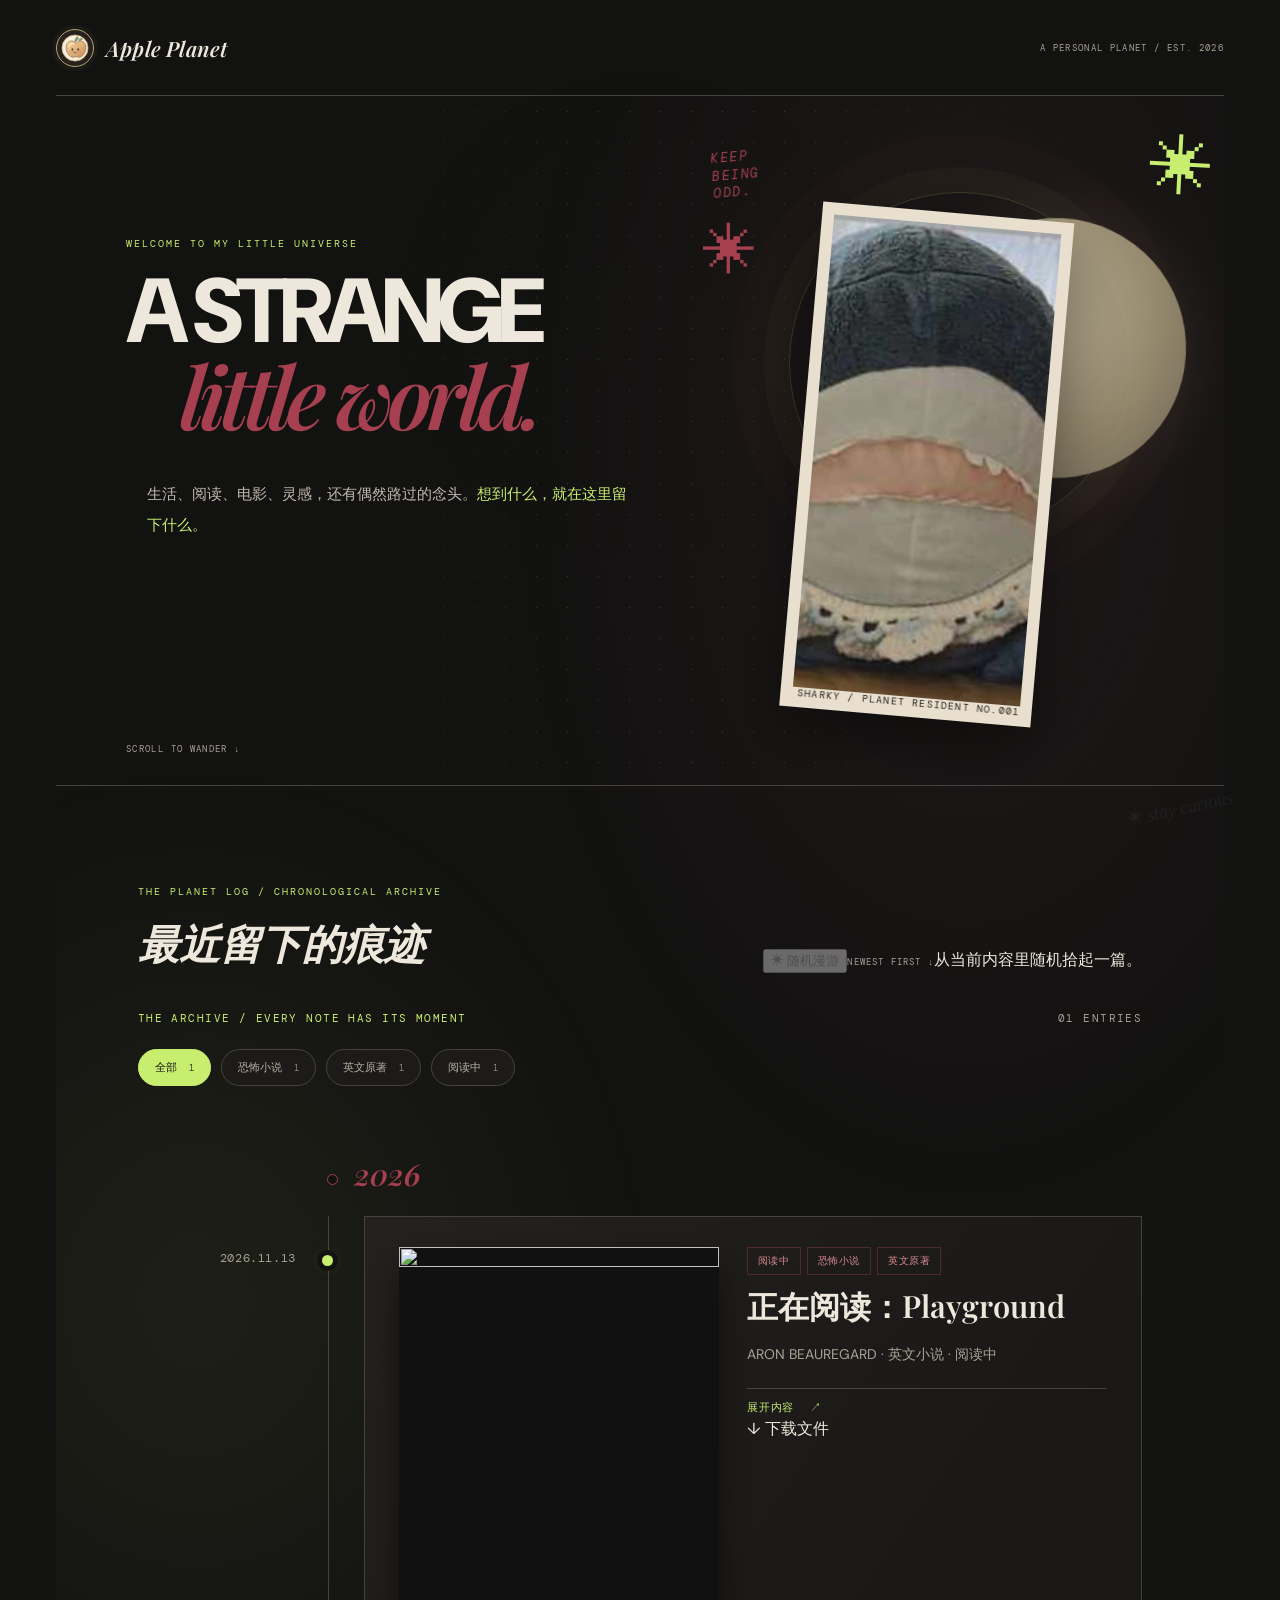
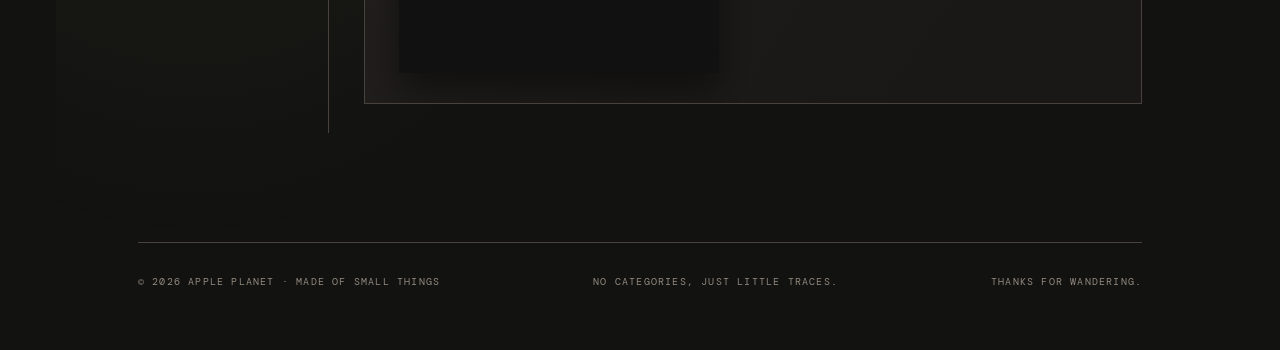
==== commit 2102a7e7: "Add a random wander shortcut to the timeline" ====
--- a/index.html
+++ b/index.html
@@ -28,11 +28,11 @@
         <span class="ap-feed-scroll">SCROLL TO WANDER ↓</span>
   </section>
   <section class="ap-timeline-section" aria-label="星球时间轴">
-    <div class="ap-timeline-heading"><div><span class="ap-kicker">THE PLANET LOG / CHRONOLOGICAL ARCHIVE</span><h2>最近留下的痕迹</h2></div><span class="ap-sort-note">NEWEST FIRST ↓</span></div>
+    <div class="ap-timeline-heading"><div><span class="ap-kicker">THE PLANET LOG / CHRONOLOGICAL ARCHIVE</span><h2>最近留下的痕迹</h2></div><div class="ap-timeline-tools"><button class="ap-random-wander" id="apRandomWander" type="button" disabled aria-controls="ap-posts-list" aria-describedby="apRandomStatus">✳ 随机漫游</button><span class="ap-sort-note">NEWEST FIRST ↓</span><span class="ap-random-status" id="apRandomStatus" role="status" aria-live="polite">从当前内容里随机拾起一篇。</span></div></div>
     <div id="ap-published-posts" class="ap-published-posts" aria-live="polite">
       <div class="ap-posts-heading"><span class="meta">LOADING THE PLANET…</span><span class="ap-posts-count"></span></div>
       <nav class="ap-tag-filter" aria-label="按标签筛选" hidden></nav>
-      <div class="ap-posts-list"></div>
+      <div class="ap-posts-list" id="ap-posts-list"></div>
     </div>
   </section>
   <footer class="ap-footer"><span>© 2026 APPLE PLANET · MADE OF SMALL THINGS</span><span>NO CATEGORIES, JUST LITTLE TRACES.</span><span>THANKS FOR WANDERING.</span></footer>
--- a/assets/css/feed-atmosphere.css
+++ b/assets/css/feed-atmosphere.css
@@ -82,31 +82,26 @@
 }
 
 
-/* SHARK PHOTO SCRAPBOOK — scattered snapshots around the hero */
-.ap-feed-hero{position:relative}
-.ap-shark-scatter{position:absolute;inset:0;z-index:1;pointer-events:none;overflow:visible}
-.ap-scatter-photo{position:absolute;width:clamp(105px,13vw,178px);margin:0;padding:7px 7px 17px;background:#e8dfce;color:#29251f;box-shadow:0 18px 42px #0008;transform-origin:center;transition:transform .65s cubic-bezier(.2,.8,.2,1),box-shadow .65s}
-.ap-scatter-photo img{display:block;width:100%;aspect-ratio:4/5;object-fit:cover;filter:saturate(.82) contrast(1.04)}
-.ap-scatter-photo figcaption{padding:8px 1px 0;font:7px var(--ap-mono);letter-spacing:.1em;white-space:nowrap}
-.ap-scatter-one{left:4%;top:13%;transform:rotate(-10deg)}
-.ap-scatter-two{left:9%;bottom:9%;transform:rotate(7deg)}
-.ap-scatter-three{right:4%;bottom:8%;transform:rotate(9deg)}
-.ap-scatter-one:hover{transform:rotate(-4deg) translateY(-9px) scale(1.04)}
-.ap-scatter-two:hover{transform:rotate(2deg) translateY(-9px) scale(1.04)}
-.ap-scatter-three:hover{transform:rotate(3deg) translateY(-9px) scale(1.04)}
-.ap-feed-art{z-index:3}
-.ap-feed-scroll{position:relative;z-index:4;cursor:pointer}
+/* DESKTOP HERO — one confident shark portrait, balanced with the headline */
 @media(min-width:900px){
- .ap-scatter-one{left:3%;top:12%;width:clamp(145px,14vw,205px)}
- .ap-scatter-two{left:8%;bottom:7%;width:clamp(130px,12vw,180px)}
- .ap-scatter-three{right:3%;bottom:5%;width:clamp(145px,13vw,195px)}
+ .ap-feed-hero{min-height:690px;padding:clamp(112px,11vw,165px) 6% 100px}
+ .ap-feed-hero .ap-title{position:relative;z-index:1;width:58%;max-width:760px;font-size:clamp(76px,7.1vw,118px)}
+ .ap-feed-hero .ap-title-italic{font-size:clamp(72px,6.7vw,110px)}
+ .ap-feed-hero .ap-intro{position:relative;z-index:1;width:48%;max-width:540px}
+ .ap-feed-art{width:clamp(320px,29vw,430px);right:6.5%;top:17%;z-index:2}
+ .ap-shark-frame{padding:12px 12px 20px;transform:rotate(2deg)}
+ .ap-shark-frame img{width:100%;height:clamp(390px,37vw,500px);min-height:0;aspect-ratio:auto;object-fit:cover;object-position:center}
+ .ap-feed-moon{width:70%;right:-12%;top:-12%}
+ .ap-feed-orbit{right:40%;top:16%;font-size:54px}
+ .ap-feed-scroll{left:6%;bottom:30px}
 }
-@media(max-width:700px){
- .ap-shark-scatter{position:relative;height:125px;margin-top:-20px}
- .ap-scatter-photo{width:clamp(82px,25vw,112px);padding:5px 5px 12px}
- .ap-scatter-one{left:2%;top:2px}
- .ap-scatter-two{left:36%;top:28px}
- .ap-scatter-three{right:2%;top:-4px}
- .ap-scatter-photo figcaption{font-size:6px}
+@media(min-width:1400px){
+ .ap-feed-hero{min-height:740px}
+ .ap-feed-art{width:440px;right:8%;top:15%}
+ .ap-shark-frame img{height:510px}
+ .ap-feed-hero .ap-title{font-size:126px}
+ .ap-feed-hero .ap-title-italic{font-size:116px}
 }
-@media(prefers-reduced-motion:reduce){.ap-scatter-photo{transition:none}}
+@media(max-width:899px){
+ .ap-feed-art{margin-left:auto;margin-right:8%;width:min(48vw,260px)}
+}
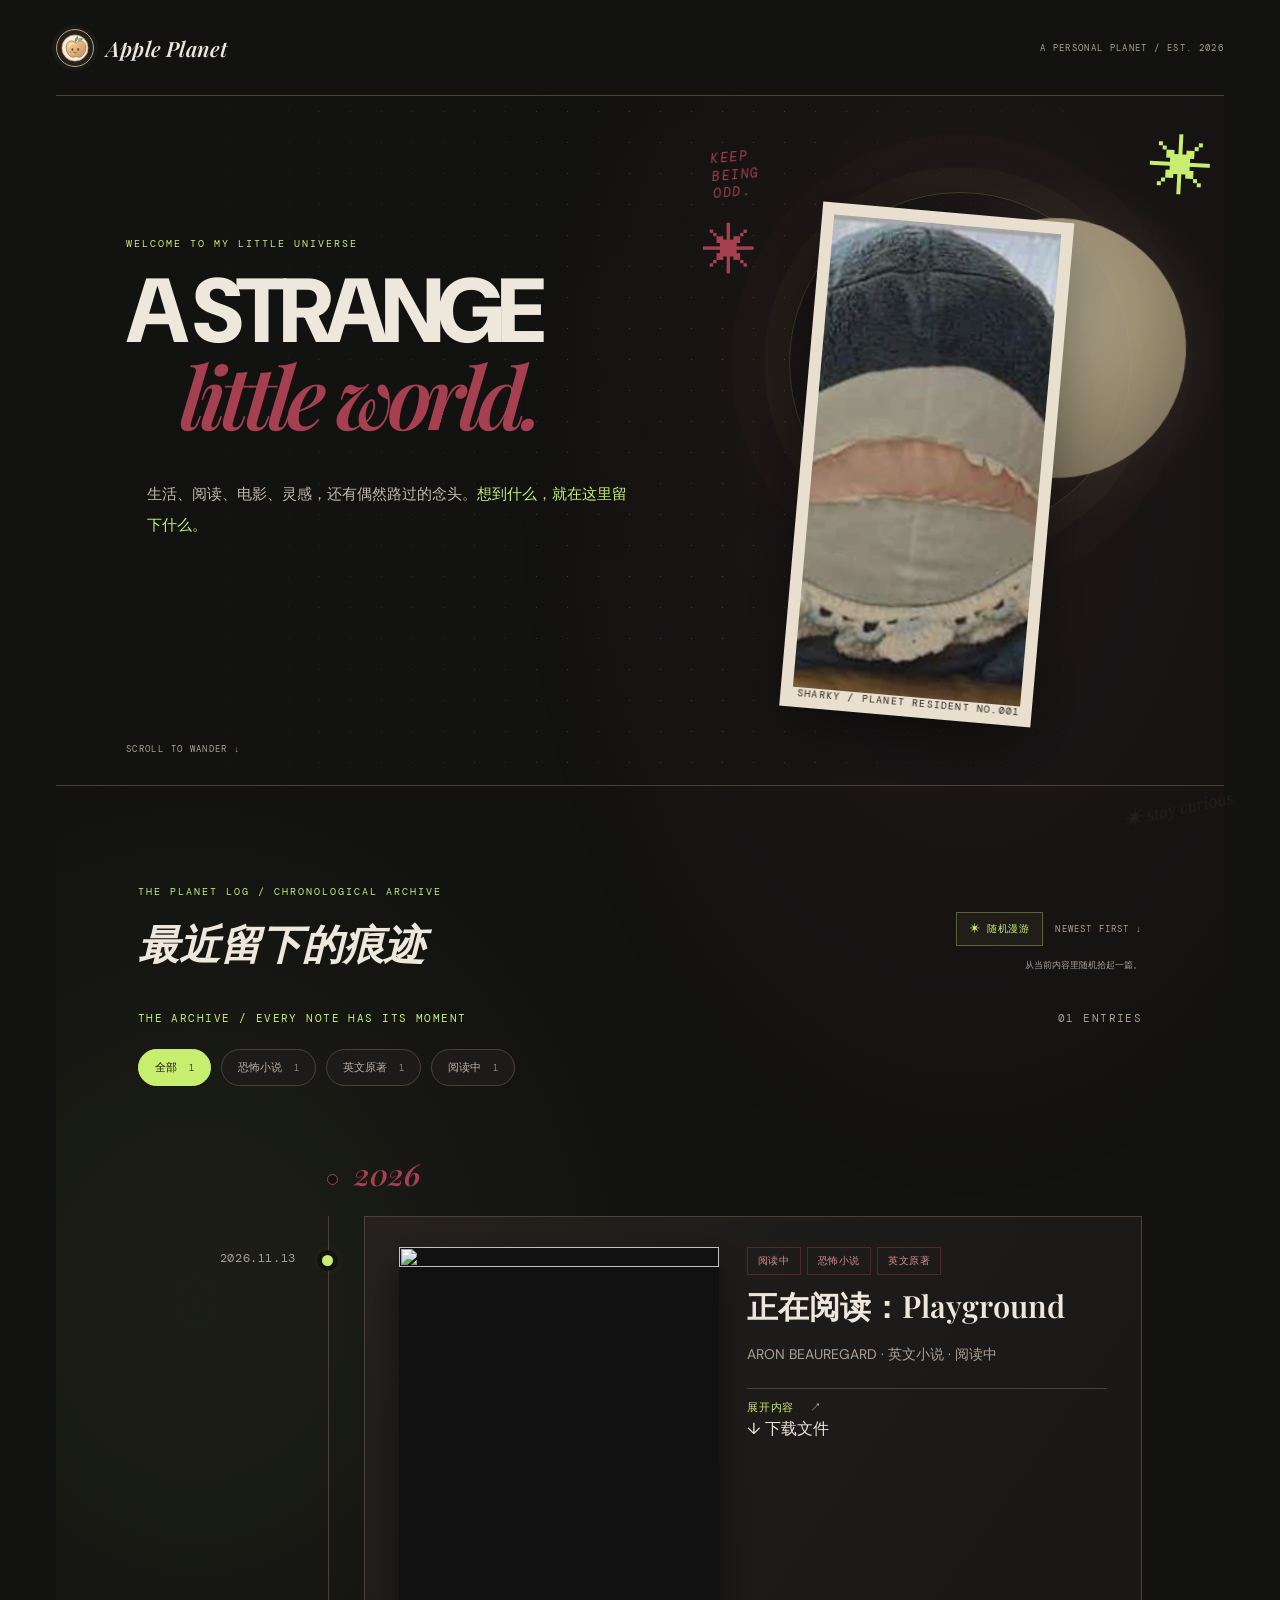
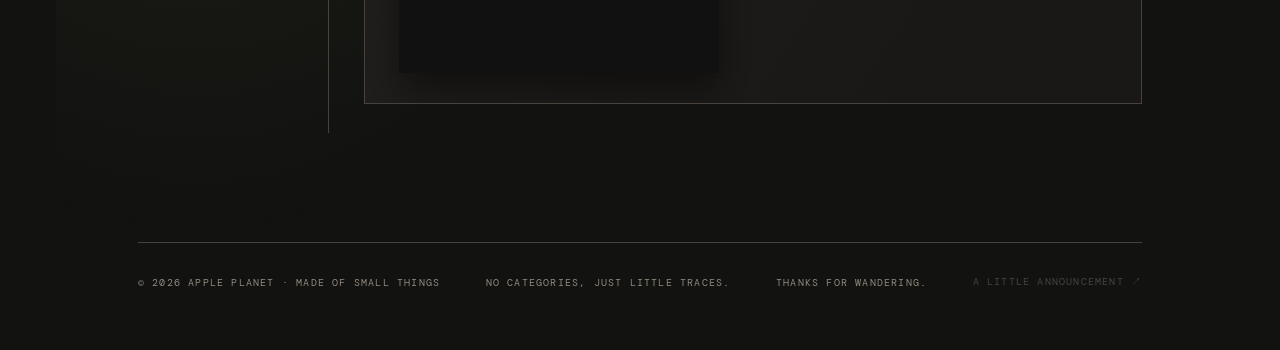
==== commit 173bc808: "Add discreet doorway to the Everything Is Fine experience" ====
--- a/index.html
+++ b/index.html
@@ -35,7 +35,7 @@
       <div class="ap-posts-list" id="ap-posts-list"></div>
     </div>
   </section>
-  <footer class="ap-footer"><span>© 2026 APPLE PLANET · MADE OF SMALL THINGS</span><span>NO CATEGORIES, JUST LITTLE TRACES.</span><span>THANKS FOR WANDERING.</span></footer>
+  <footer class="ap-footer"><span>© 2026 APPLE PLANET · MADE OF SMALL THINGS</span><span>NO CATEGORIES, JUST LITTLE TRACES.</span><span>THANKS FOR WANDERING.</span><a href="everything-is-fine/" aria-label="A little announcement" style="color:inherit;text-decoration:none;opacity:.42;font-size:10px;letter-spacing:.12em">A LITTLE ANNOUNCEMENT ↗</a></footer>
 </main>
 </div>
 <div class="ap-toast" id="apToast" role="status" aria-live="polite"></div>
--- a/assets/css/posts.css
+++ b/assets/css/posts.css
@@ -13,6 +13,12 @@
 .ap-timeline-heading{display:flex;justify-content:space-between;align-items:end;gap:20px;margin-bottom:28px}
 .ap-timeline-heading h2{margin:12px 0 0;font:italic 600 clamp(27px,4vw,42px) var(--ap-serif);color:var(--ap-paper)}
 .ap-sort-note{font:9px var(--ap-mono);letter-spacing:.13em;color:var(--ap-muted);white-space:nowrap}
+.ap-timeline-tools{display:flex;align-items:center;justify-content:flex-end;gap:12px;flex-wrap:wrap}
+.ap-random-wander{border:1px solid #c8ee7055;background:#c8ee700b;color:var(--ap-lime);padding:9px 13px;font:10px var(--ap-mono);letter-spacing:.06em;cursor:pointer;transition:background .25s,border-color .25s,color .25s,transform .25s}
+.ap-random-wander:hover:not(:disabled){background:var(--ap-lime);border-color:var(--ap-lime);color:#171713;transform:translateY(-2px) rotate(-1deg)}
+.ap-random-wander:focus-visible{outline:2px solid var(--ap-paper);outline-offset:4px}
+.ap-random-wander:disabled{opacity:.38;cursor:not-allowed}
+.ap-random-status{flex-basis:100%;text-align:right;color:var(--ap-muted);font:9px/1.6 var(--ap-mono);min-height:1.6em}
 .ap-published-posts{margin:0;padding:0;border:0;background:none}
 .ap-published-posts[hidden]{display:none!important}
 .ap-posts-heading{display:flex;justify-content:space-between;gap:16px;align-items:center;margin-bottom:18px;color:var(--ap-lime);font:9px var(--ap-mono);letter-spacing:.13em}
@@ -60,6 +66,8 @@
  .ap-feed-orbit{right:14%;top:40%;font-size:35px}
  .ap-timeline-section{padding:45px 2% 60px}
  .ap-timeline-heading{align-items:flex-start;flex-direction:column;gap:10px}
+ .ap-timeline-tools{justify-content:flex-start;width:100%;gap:9px}
+ .ap-random-status{text-align:left}
  .ap-tag-filter{flex-wrap:nowrap;overflow-x:auto;padding:2px 0 10px;scrollbar-width:thin}
  .ap-tag-filter button{white-space:nowrap}
  .ap-year-marker{margin-left:88px}
@@ -72,4 +80,8 @@
  .ap-post-copy h3{font-size:21px}
  .ap-footer{margin:0 2%;gap:10px}
 }
-@media(prefers-reduced-motion:reduce){.ap-timeline-entry{opacity:1;transform:none;transition:none}.ap-feed-hero:after,.ap-feed-orbit{animation:none}}
+@media(prefers-reduced-motion:reduce){
+ .ap-timeline-entry{opacity:1;transform:none;transition:none}
+ .ap-feed-hero:after,.ap-feed-orbit{animation:none}
+ .ap-random-wander{transition:none}
+}
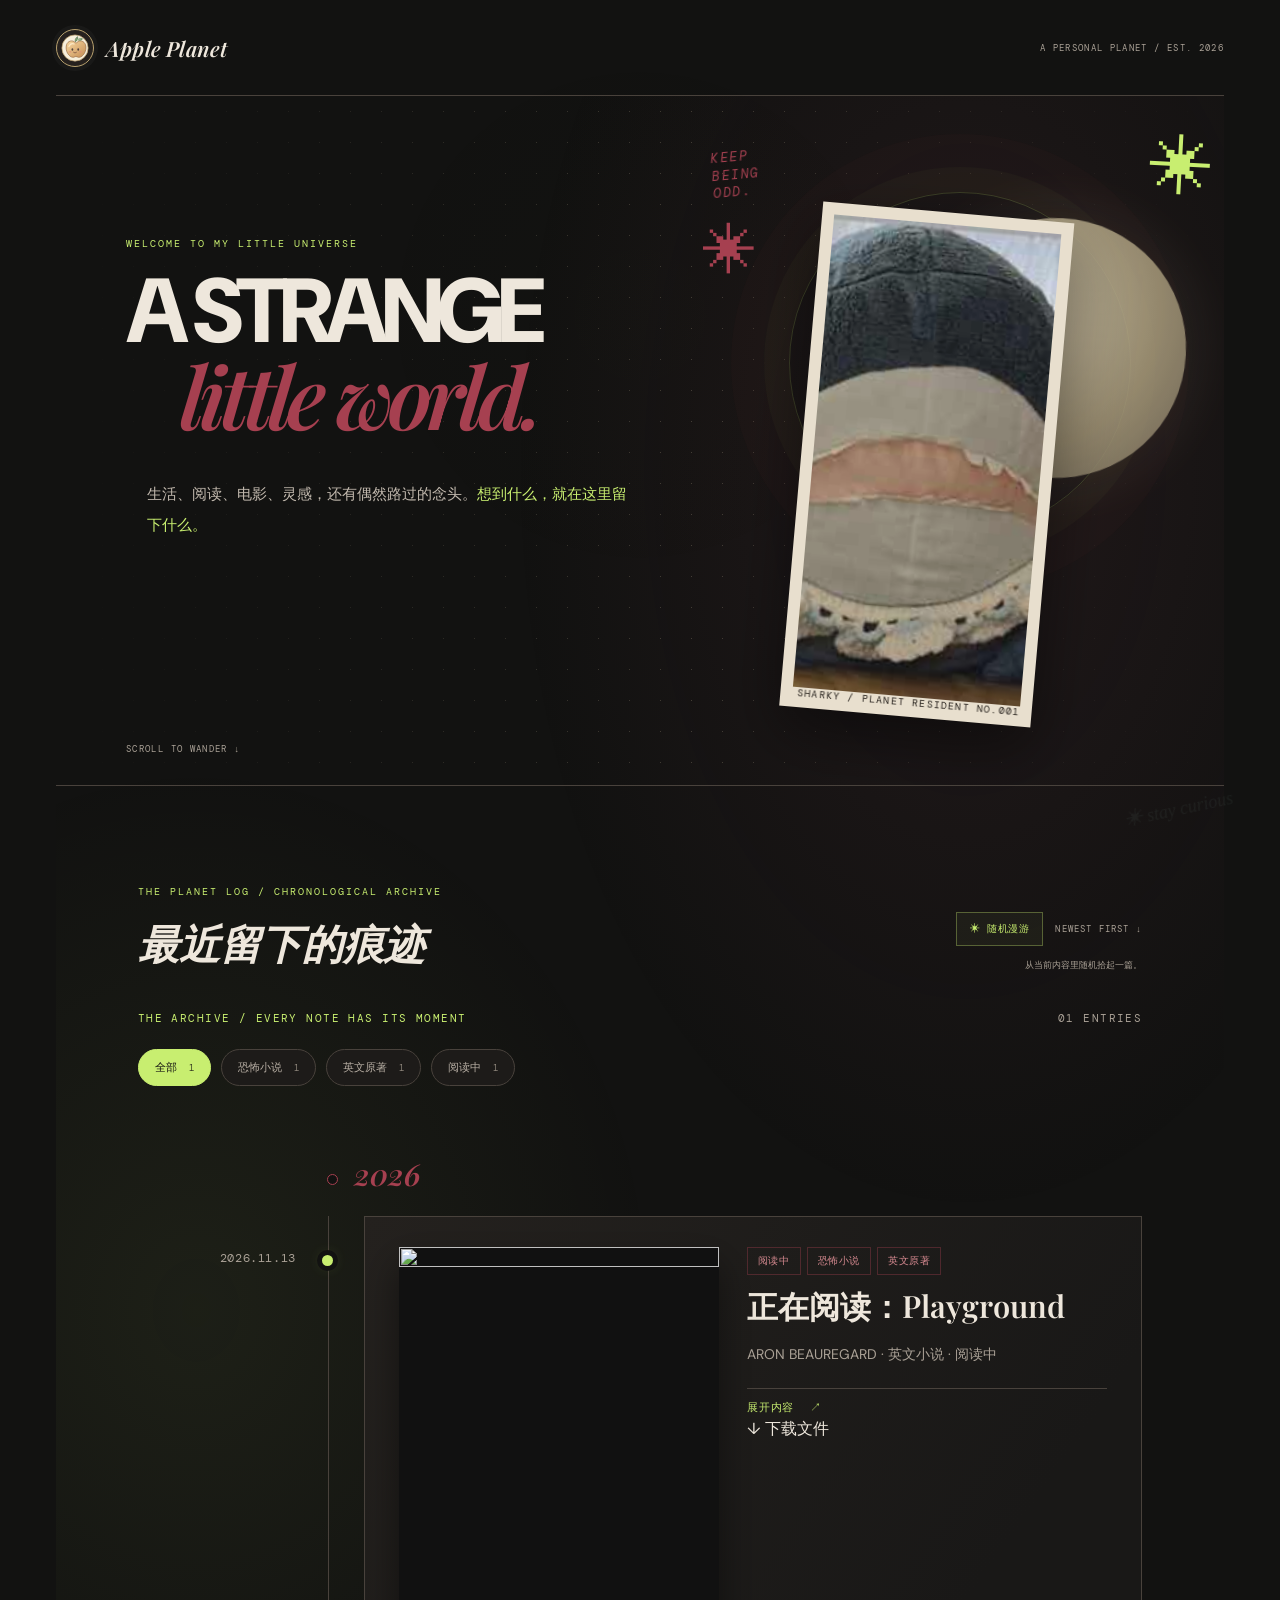
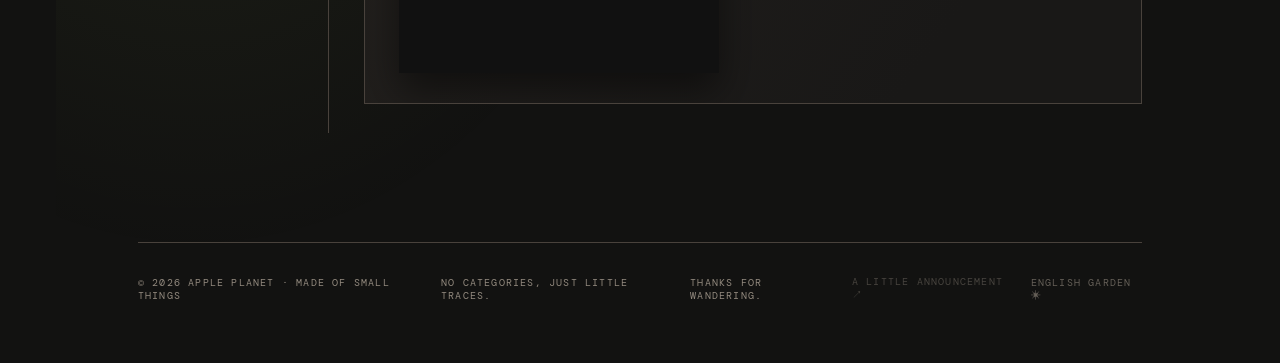
==== commit 6052e3c3: "Add English Garden link to Apple Planet homepage" ====
--- a/index.html
+++ b/index.html
@@ -35,7 +35,7 @@
       <div class="ap-posts-list" id="ap-posts-list"></div>
     </div>
   </section>
-  <footer class="ap-footer"><span>© 2026 APPLE PLANET · MADE OF SMALL THINGS</span><span>NO CATEGORIES, JUST LITTLE TRACES.</span><span>THANKS FOR WANDERING.</span><a href="everything-is-fine/" aria-label="A little announcement" style="color:inherit;text-decoration:none;opacity:.42;font-size:10px;letter-spacing:.12em">A LITTLE ANNOUNCEMENT ↗</a></footer>
+  <footer class="ap-footer"><span>© 2026 APPLE PLANET · MADE OF SMALL THINGS</span><span>NO CATEGORIES, JUST LITTLE TRACES.</span><span>THANKS FOR WANDERING.</span><a href="everything-is-fine/" aria-label="A little announcement" style="color:inherit;text-decoration:none;opacity:.42;font-size:10px;letter-spacing:.12em">A LITTLE ANNOUNCEMENT ↗</a><a href="english-garden/" aria-label="English learning garden" style="color:inherit;text-decoration:none;opacity:.65;font-size:10px;letter-spacing:.12em">ENGLISH GARDEN ✳</a></footer>
 </main>
 </div>
 <div class="ap-toast" id="apToast" role="status" aria-live="polite"></div>
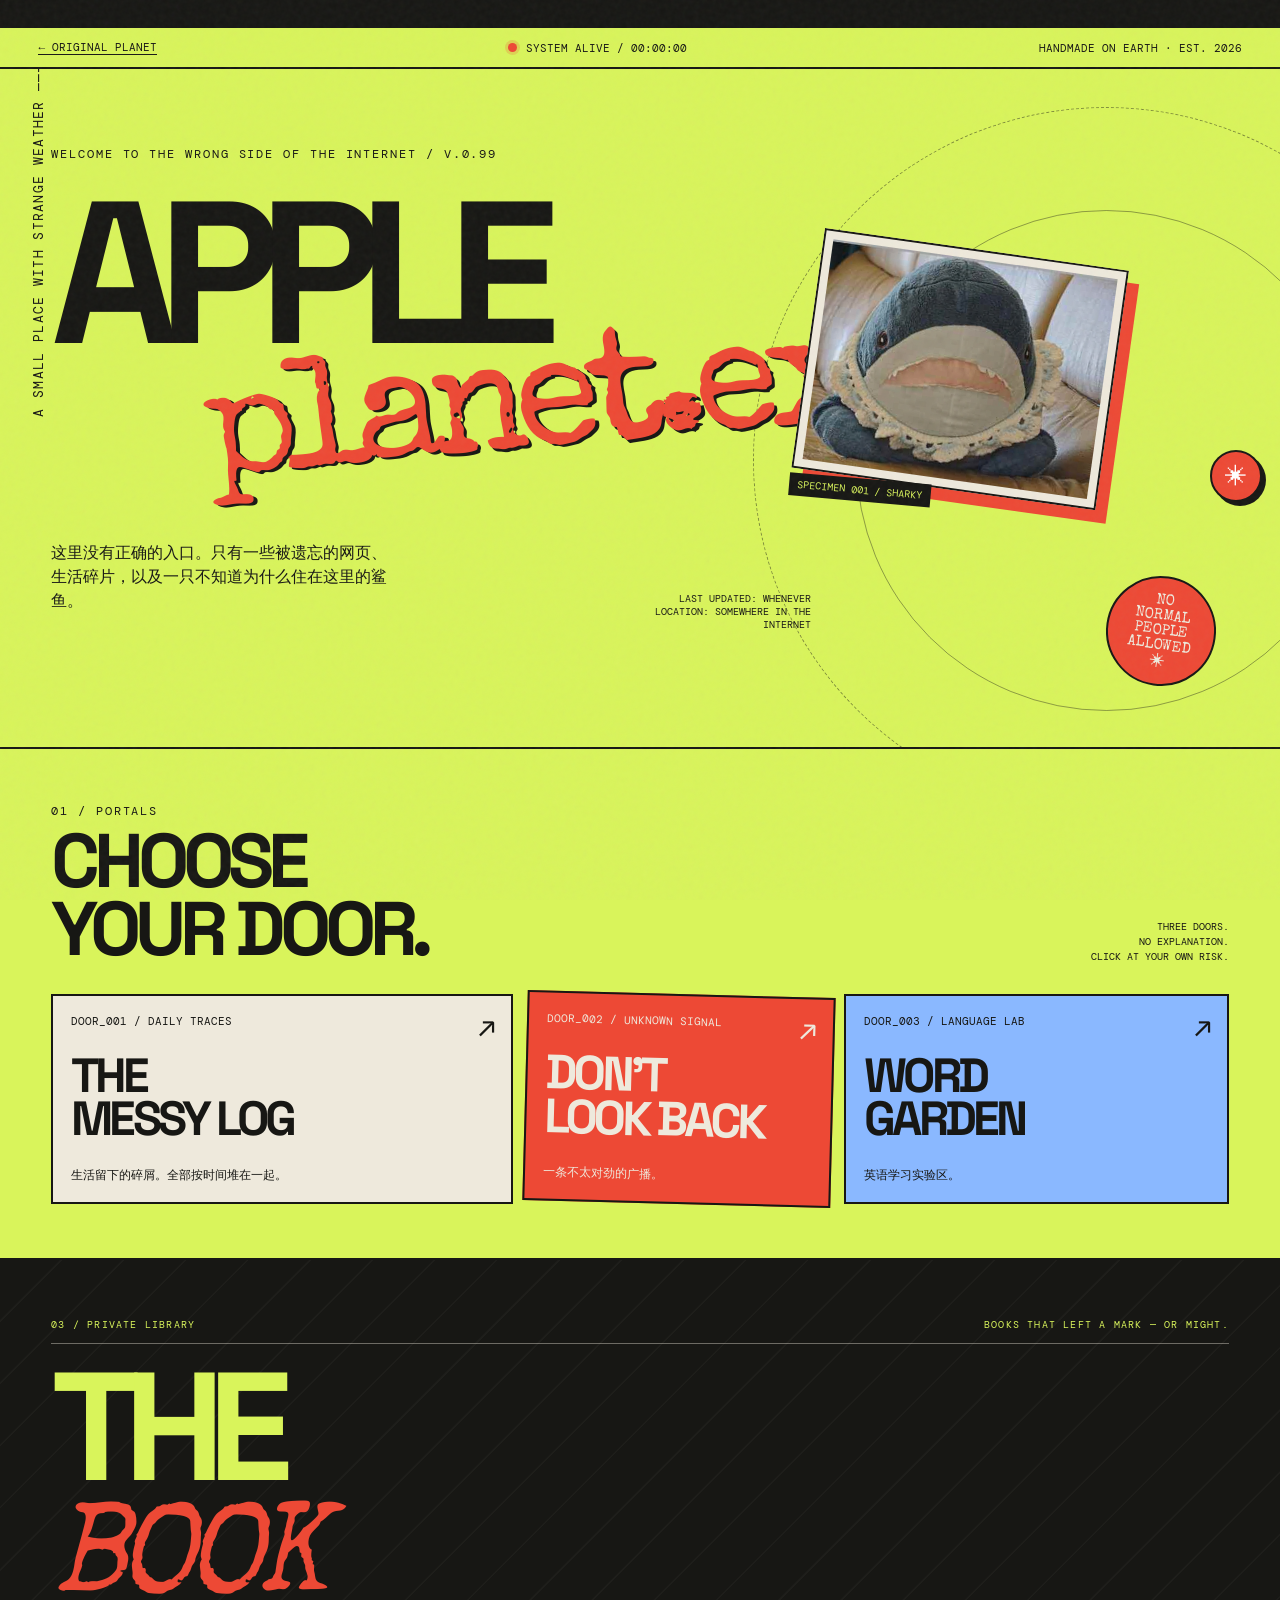
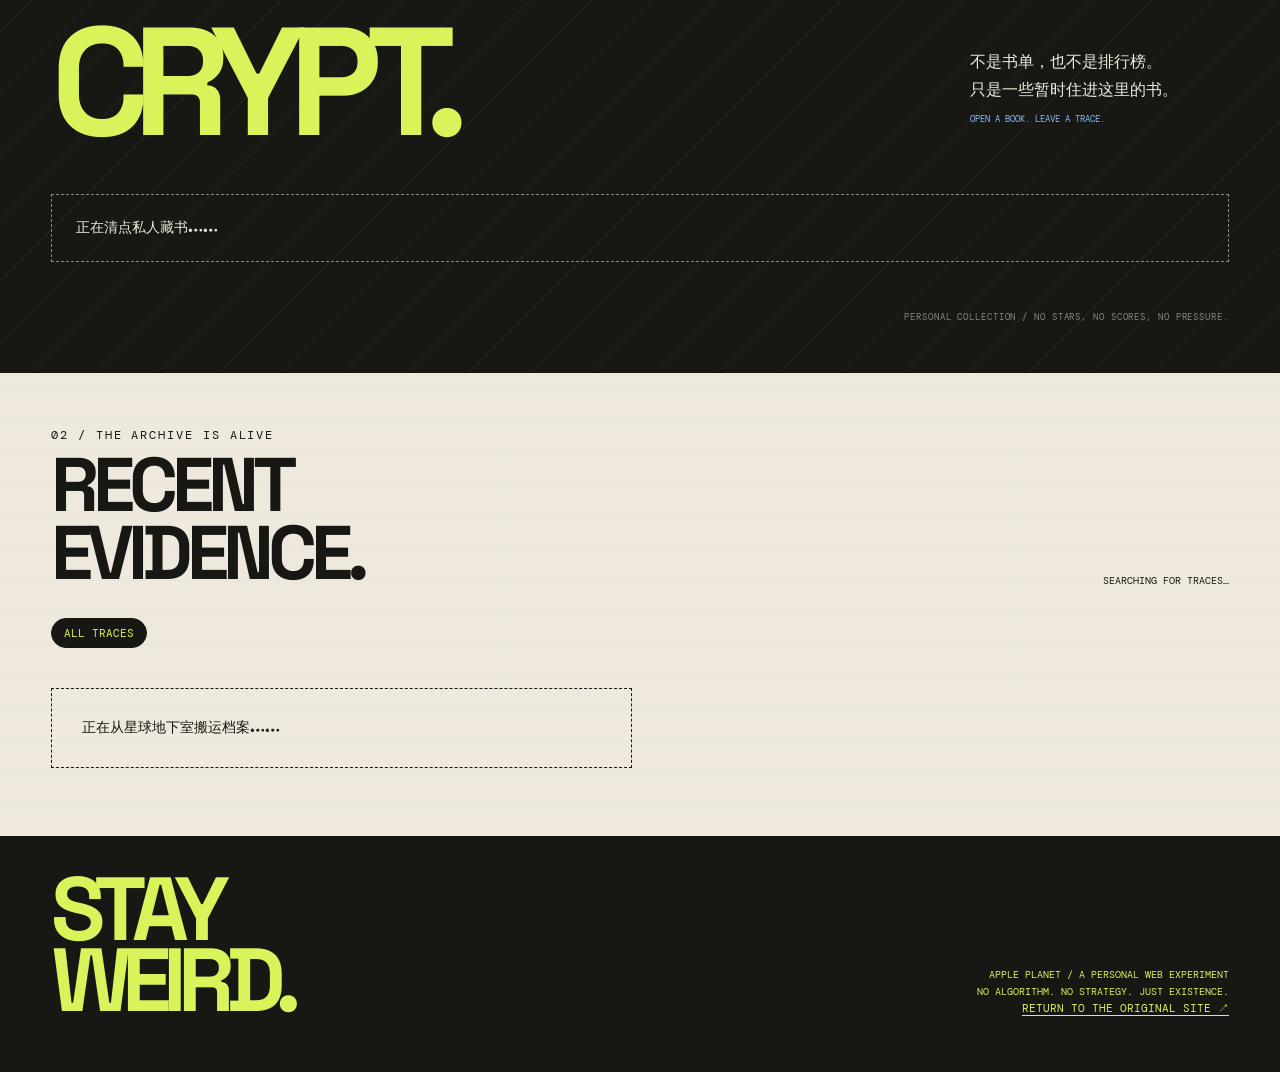
==== commit 8be72928: "Launch the new Apple Planet design as the homepage" ====
--- a/index.html
+++ b/index.html
@@ -1,48 +1,90 @@
 <!doctype html>
 <html lang="zh-CN">
 <head>
-<meta charset="utf-8"><meta name="viewport" content="width=device-width, initial-scale=1">
-<meta name="description" content="Apple Planet — 一个按时间收藏生活、故事与灵感的小小星球。">
-<meta name="theme-color" content="#121211">
-<title>Apple Planet — A Strange Little Universe</title>
-<link rel="stylesheet" href="assets/css/style.css">
-<link rel="stylesheet" href="assets/css/home-editorial.css">
-<link rel="stylesheet" href="assets/css/posts.css">
-<link rel="stylesheet" href="assets/css/inner-playful.css">
-<link rel="stylesheet" href="assets/css/feed-atmosphere.css">
+<meta charset="utf-8"><meta name="viewport" content="width=device-width,initial-scale=1">
+<meta name="theme-color" content="#d9f45b">
+<title>APPLE PLANET.exe — unauthorized personal homepage</title>
+<style>
+@import url('https://fonts.googleapis.com/css2?family=DM+Mono:wght@400;500&family=Space+Grotesk:wght@400;500;600;700&family=Special+Elite&display=swap');
+:root{--acid:#d9f45b;--paper:#eee9dc;--ink:#171714;--red:#ed4935;--blue:#8ab8ff;--line:rgba(23,23,20,.35);--mono:'DM Mono',monospace;--display:'Space Grotesk',sans-serif;--type:'Special Elite',serif}
+*{box-sizing:border-box}html{scroll-behavior:smooth}body{margin:0;background:var(--acid);color:var(--ink);font-family:var(--display);overflow-x:hidden;cursor:crosshair}a,button{color:inherit}button{font:inherit;cursor:pointer}.grain{position:fixed;inset:0;pointer-events:none;z-index:20;opacity:.09;background-image:url("data:image/svg+xml,%3Csvg viewBox='0 0 180 180' xmlns='http://www.w3.org/2000/svg'%3E%3Cfilter id='n'%3E%3CfeTurbulence type='fractalNoise' baseFrequency='.9' numOctaves='3' stitchTiles='stitch'/%3E%3C/filter%3E%3Crect width='100%25' height='100%25' filter='url(%23n)' opacity='.5'/%3E%3C/svg%3E")}.ticker{height:28px;background:var(--ink);color:var(--acid);font:11px var(--mono);letter-spacing:.12em;display:flex;align-items:center;overflow:hidden;white-space:nowrap}.ticker span{animation:marquee 28s linear infinite;padding-left:100%}@keyframes marquee{to{transform:translateX(-100%)}}.top{display:flex;justify-content:space-between;align-items:center;padding:12px 3vw;border-bottom:2px solid var(--ink);font:11px var(--mono);text-transform:uppercase}.top a{text-decoration:none;border-bottom:1px solid}.status{display:flex;gap:9px;align-items:center}.dot{width:9px;height:9px;border-radius:50%;background:var(--red);display:inline-block;box-shadow:0 0 0 3px #ed493533;animation:pulse 1.4s infinite}@keyframes pulse{50%{opacity:.35}}.hero{min-height:680px;position:relative;padding:6vw 4vw 5vw;border-bottom:2px solid var(--ink);overflow:hidden}.hero:before{content:"";position:absolute;width:55vw;height:55vw;border:1px dashed #17171477;border-radius:50%;right:-14vw;top:3vw;animation:spin 80s linear infinite}.hero:after{content:"";position:absolute;width:39vw;height:39vw;border:1px solid #17171466;border-radius:50%;right:-6vw;top:11vw;animation:spin 55s linear infinite reverse}@keyframes spin{to{transform:rotate(360deg)}}.eyebrow{font:12px var(--mono);letter-spacing:.16em;text-transform:uppercase}.hero h1{position:relative;z-index:2;margin:3vw 0 0;font-size:clamp(76px,15.8vw,230px);line-height:.73;letter-spacing:-.105em;text-transform:uppercase;max-width:950px}.hero h1 span{display:block}.hero h1 .second{font-family:var(--type);font-weight:400;font-size:.78em;letter-spacing:-.09em;text-transform:none;margin-left:12vw;transform:rotate(-5deg);color:var(--red);text-shadow:3px 3px 0 var(--ink)}.hero-meta{position:relative;z-index:3;display:flex;justify-content:space-between;align-items:end;margin-top:5vw;max-width:760px}.hero-meta p{max-width:350px;font:16px/1.5 var(--type)}.hero-meta small{font:10px var(--mono);max-width:160px;text-align:right}.shark{position:absolute;z-index:4;width:clamp(170px,24vw,340px);right:10%;top:24%;transform:rotate(8deg)}.shark img{width:100%;height:auto;display:block;border:2px solid var(--ink);padding:8px;background:var(--paper);box-shadow:12px 12px 0 var(--red)}.shark figcaption{font:10px var(--mono);background:var(--ink);color:var(--acid);padding:5px 8px;display:inline-block;transform:rotate(-3deg)}.sticker{position:absolute;z-index:5;right:5%;bottom:9%;border:2px solid var(--ink);background:var(--red);color:var(--paper);padding:13px 16px;font:15px var(--type);transform:rotate(8deg);border-radius:50%;width:110px;height:110px;display:grid;place-items:center;text-align:center}.scribble{position:absolute;left:3%;top:50%;font:13px var(--mono);transform:rotate(-90deg);transform-origin:left;letter-spacing:.1em}.section{padding:54px 4vw;border-bottom:2px solid var(--ink)}.section-head{display:flex;justify-content:space-between;align-items:end;gap:20px;margin-bottom:30px}.section-head h2{font-size:clamp(36px,6vw,76px);letter-spacing:-.08em;line-height:.9;margin:8px 0 0;text-transform:uppercase}.section-head .tiny{font:10px/1.5 var(--mono);max-width:180px;text-align:right}.portal-grid{display:grid;grid-template-columns:1.2fr .8fr 1fr;gap:12px}.portal{min-height:210px;border:2px solid var(--ink);padding:18px;position:relative;text-decoration:none;display:flex;flex-direction:column;justify-content:space-between;transition:transform .2s,box-shadow .2s;background:var(--paper);overflow:hidden}.portal:hover{transform:translate(-5px,-5px) rotate(-1deg);box-shadow:8px 8px 0 var(--ink)}.portal:nth-child(2){background:var(--red);color:var(--paper);transform:rotate(1.5deg)}.portal:nth-child(3){background:var(--blue)}.portal .num{font:11px var(--mono)}.portal strong{font-size:clamp(28px,4vw,48px);letter-spacing:-.08em;line-height:.9}.portal em{font:12px var(--type)}.portal:after{content:"↗";position:absolute;right:15px;top:10px;font-size:30px}.log{background:var(--paper);position:relative}.log:before{content:"";position:absolute;inset:0;background:repeating-linear-gradient(0deg,transparent 0 31px,#1717140d 32px);pointer-events:none}.filters{display:flex;flex-wrap:wrap;gap:7px;margin:0 0 26px;position:relative}.filters button{background:transparent;border:1px solid var(--ink);padding:7px 12px;font:11px var(--mono);border-radius:30px}.filters button.active,.filters button:hover{background:var(--ink);color:var(--acid)}.entries{position:relative;display:grid;grid-template-columns:repeat(2,minmax(0,1fr));gap:16px}.entry{border:2px solid var(--ink);padding:18px;background:#f7f3e9;min-height:200px;position:relative;box-shadow:5px 5px 0 #17171422;transform:rotate(var(--tilt,0deg));transition:transform .25s,box-shadow .25s}.entry:nth-child(3n){--tilt:1deg}.entry:nth-child(2n){--tilt:-.7deg}.entry:hover{transform:translateY(-5px) rotate(0);box-shadow:8px 8px 0 var(--acid)}.entry .date{font:10px var(--mono);color:#555}.entry h3{font-size:clamp(22px,3vw,36px);line-height:.98;letter-spacing:-.06em;margin:22px 0 12px}.entry p{font:14px/1.5 var(--type);max-width:560px}.tags{display:flex;gap:5px;flex-wrap:wrap}.tags span{font:9px var(--mono);border:1px solid #17171466;padding:3px 6px}.entry details{margin-top:15px;border-top:1px dashed var(--line);padding-top:10px}.entry summary{font:11px var(--mono);cursor:pointer;list-style:none}.entry summary:after{content:" [+]";color:var(--red)}.entry details[open] summary:after{content:" [-]"}.entry .body{font:14px/1.6 var(--type);white-space:pre-wrap;margin-top:12px}.entry img{max-width:100%;max-height:180px;object-fit:cover;margin-top:14px;border:1px solid var(--ink)}.empty{font:14px var(--type);padding:30px;border:1px dashed var(--ink)}
+.library{background:#171714;color:#eee9dc;padding:58px 4vw 48px;border-bottom:2px solid #171714;position:relative;overflow:hidden}
+.library:before{content:"";position:absolute;inset:0;background:repeating-linear-gradient(135deg,transparent 0 42px,#eee9dc09 43px 44px);pointer-events:none}
+.library-top{display:flex;justify-content:space-between;gap:20px;border-bottom:1px solid #eee9dc66;padding-bottom:12px;font:10px var(--mono);letter-spacing:.12em;color:var(--acid)}
+.library-title{display:flex;justify-content:space-between;align-items:end;gap:30px;position:relative;margin:28px 0 42px}
+.library-title h2{font-size:clamp(64px,12vw,158px);line-height:.72;letter-spacing:-.11em;margin:0;color:var(--acid);text-transform:uppercase}
+.library-title h2 i{font:italic .82em var(--type);color:var(--red);letter-spacing:-.08em}
+.library-title p{font:16px/1.7 var(--type);max-width:240px;margin:0 4vw 5px 0}
+.library-title small{font:9px var(--mono);color:var(--blue)}
+.book-shelf{display:grid;grid-template-columns:repeat(3,minmax(0,1fr));gap:18px;position:relative;align-items:stretch}
+.book-card{background:#eee9dc;color:#171714;border:2px solid var(--acid);padding:16px;min-height:340px;display:flex;flex-direction:column;position:relative;box-shadow:7px 7px 0 var(--red);transform:rotate(var(--book-tilt,0deg));transition:transform .25s,box-shadow .25s}
+.book-card:nth-child(3n){--book-tilt:1.2deg}.book-card:nth-child(2n){--book-tilt:-1deg}
+.book-card:hover{transform:translateY(-8px) rotate(0);box-shadow:11px 11px 0 var(--acid)}
+.book-index{font:10px var(--mono);display:flex;justify-content:space-between;border-bottom:1px solid #17171455;padding-bottom:9px}
+.book-cover{height:220px;margin:15px auto 18px;max-width:100%;width:auto;object-fit:contain;display:block;box-shadow:8px 8px 0 #17171422}
+.book-cover-fallback{height:220px;width:150px;margin:15px auto 18px;background:var(--red);color:#eee9dc;display:grid;place-items:center;text-align:center;padding:15px;font:22px/1.05 var(--type);transform:rotate(-3deg);box-shadow:8px 8px 0 #17171422}
+.book-card h3{font-size:clamp(25px,3vw,38px);line-height:.92;letter-spacing:-.07em;margin:0 0 7px}
+.book-author{font:11px var(--mono);margin-bottom:12px;color:#555}
+.book-meta{display:flex;justify-content:space-between;gap:10px;font:10px var(--mono);border-top:1px dashed #17171466;padding-top:10px;margin-top:auto}
+.book-status{background:var(--acid);padding:4px 7px;display:inline-block;font:10px var(--mono);width:max-content;margin:0 0 12px}
+.book-note{font:13px/1.5 var(--type);margin:12px 0}
+.book-actions{display:flex;gap:8px;flex-wrap:wrap;margin-top:12px}
+.book-actions a{font:10px var(--mono);text-decoration:none;border:1px solid #171714;padding:7px 9px}
+.book-actions a:hover{background:#171714;color:var(--acid)}
+.book-empty{grid-column:1/-1;border:1px dashed #eee9dc88;padding:24px;font:14px var(--type);color:#eee9dc}
+.library-foot{position:relative;text-align:right;font:9px var(--mono);letter-spacing:.1em;color:#eee9dc88;margin-top:35px}
+@media(max-width:700px){.library{padding:38px 5vw}.library-title{display:block;margin:28px 0}.library-title h2{font-size:clamp(66px,19vw,110px)}.library-title p{margin:28px 0 0}.book-shelf{grid-template-columns:1fr}.book-card{transform:none!important;min-height:300px}.book-cover,.book-cover-fallback{height:210px}}
+.bottom{background:var(--ink);color:var(--acid);padding:36px 4vw 55px;display:flex;justify-content:space-between;align-items:end;gap:20px}.bottom strong{font-size:clamp(35px,7vw,90px);letter-spacing:-.1em;line-height:.8}.bottom small{font:10px/1.7 var(--mono);text-align:right}.window{position:fixed;z-index:30;right:24px;bottom:24px;width:min(320px,calc(100vw - 32px));background:var(--paper);border:2px solid var(--ink);box-shadow:8px 8px 0 var(--red);font:12px var(--mono);display:none}.window.show{display:block;animation:pop .25s ease-out}@keyframes pop{from{transform:scale(.8) rotate(3deg);opacity:0}to{transform:scale(1);opacity:1}}.windowbar{background:var(--red);color:white;padding:8px 10px;display:flex;justify-content:space-between}.windowbar button{background:transparent;border:0;color:white}.windowbody{padding:16px;line-height:1.6}.windowbody button{margin-top:12px;background:var(--acid);border:1px solid var(--ink);padding:7px 10px}.float-btn{position:fixed;z-index:15;right:18px;top:50%;border:2px solid var(--ink);background:var(--red);color:white;border-radius:50%;width:52px;height:52px;font-size:22px;box-shadow:4px 4px 0 var(--ink);transition:transform .2s}.float-btn:hover{transform:rotate(180deg)}.glitch{animation:glitch .2s steps(2) 2}@keyframes glitch{0%{transform:translate(0)}25%{transform:translate(3px,-2px) skew(3deg)}50%{transform:translate(-3px,2px) skew(-3deg)}75%{transform:translate(2px,1px)}100%{transform:none}}.back{font:11px var(--mono);text-decoration:none;border-bottom:1px solid}
+@media(max-width:700px){.top{padding:11px 4vw}.top .right{display:none}.hero{min-height:650px;padding:13vw 5vw}.hero h1{font-size:clamp(70px,18vw,130px);margin-top:45px}.shark{width:48vw;right:8%;top:43%}.hero-meta{margin-top:300px;align-items:start}.hero-meta p{font-size:14px;max-width:62%}.hero-meta small{font-size:9px}.scribble{display:none}.sticker{right:5%;bottom:4%;width:82px;height:82px;font-size:12px}.section{padding:38px 5vw}.section-head{align-items:start}.section-head .tiny{max-width:120px}.portal-grid{grid-template-columns:1fr 1fr}.portal{min-height:160px}.portal:first-child{grid-column:span 2}.entries{grid-template-columns:1fr}.entry{transform:none!important}.bottom{align-items:start;flex-direction:column}.bottom small{text-align:left}.float-btn{top:auto;bottom:18px;right:18px}.window{bottom:82px;right:16px}}
+@media(prefers-reduced-motion:reduce){*,*:before,*:after{animation-duration:.01ms!important;animation-iteration-count:1!important;scroll-behavior:auto!important;transition:none!important}}
+</style>
 </head>
 <body>
-<div class="site-shell">
-<header class="site-header ap-feed-header">
-  <a class="brand" href="index.html" aria-label="Apple Planet 首页"><span class="brand-icon apple-brand-icon"><img src="assets/images/apple-icon.svg" alt="" aria-hidden="true"></span><span><b>Apple Planet</b></span></a>
-  <span class="ap-header-note">A PERSONAL PLANET / EST. 2026</span>
-</header>
-<main class="ap-home ap-feed-home">
-  <div class="ap-scroll-progress" id="apScrollProgress" aria-hidden="true"></div>
-  <section class="ap-feed-hero">
-    <p class="ap-kicker">WELCOME TO MY LITTLE UNIVERSE</p>
-    <h1 class="ap-title"><span>A STRANGE</span><span class="ap-title-italic">little world.</span></h1>
-    <p class="ap-intro">生活、阅读、电影、灵感，还有偶然路过的念头。<em>想到什么，就在这里留下什么。</em></p>
-    <div class="ap-feed-orbit" aria-hidden="true">✳</div>
-    <div class="ap-feed-art" aria-label="鲨鲨星球照片"><div class="ap-feed-moon" aria-hidden="true"></div><figure class="ap-shark-frame"><img src="assets/images/shark.jpg" alt="鲨鲨的照片"><figcaption>SHARKY / PLANET RESIDENT NO.001</figcaption></figure><span class="ap-feed-star" aria-hidden="true">✳</span><span class="ap-feed-art-note">KEEP<br>BEING<br>ODD.</span></div>
-        <span class="ap-feed-scroll">SCROLL TO WANDER ↓</span>
-  </section>
-  <section class="ap-timeline-section" aria-label="星球时间轴">
-    <div class="ap-timeline-heading"><div><span class="ap-kicker">THE PLANET LOG / CHRONOLOGICAL ARCHIVE</span><h2>最近留下的痕迹</h2></div><div class="ap-timeline-tools"><button class="ap-random-wander" id="apRandomWander" type="button" disabled aria-controls="ap-posts-list" aria-describedby="apRandomStatus">✳ 随机漫游</button><span class="ap-sort-note">NEWEST FIRST ↓</span><span class="ap-random-status" id="apRandomStatus" role="status" aria-live="polite">从当前内容里随机拾起一篇。</span></div></div>
-    <div id="ap-published-posts" class="ap-published-posts" aria-live="polite">
-      <div class="ap-posts-heading"><span class="meta">LOADING THE PLANET…</span><span class="ap-posts-count"></span></div>
-      <nav class="ap-tag-filter" aria-label="按标签筛选" hidden></nav>
-      <div class="ap-posts-list" id="ap-posts-list"></div>
-    </div>
-  </section>
-  <footer class="ap-footer"><span>© 2026 APPLE PLANET · MADE OF SMALL THINGS</span><span>NO CATEGORIES, JUST LITTLE TRACES.</span><span>THANKS FOR WANDERING.</span><a href="everything-is-fine/" aria-label="A little announcement" style="color:inherit;text-decoration:none;opacity:.42;font-size:10px;letter-spacing:.12em">A LITTLE ANNOUNCEMENT ↗</a><a href="english-garden/" aria-label="English learning garden" style="color:inherit;text-decoration:none;opacity:.65;font-size:10px;letter-spacing:.12em">ENGLISH GARDEN ✳</a></footer>
+<div class="grain"></div>
+<div class="ticker"><span>✳ YOU ARE NOT SUPPOSED TO BE HERE ✳ APPLE PLANET PERSONAL WEB ZONE ✳ BEST VIEWED WHEN YOU SHOULD BE SLEEPING ✳ THIS SITE IS UNDER CONSTRUCTION FOREVER ✳</span></div>
+<header class="top"><a href="./">← ORIGINAL PLANET</a><div class="status"><i class="dot"></i> SYSTEM ALIVE / 00:00:00</div><div class="right">HANDMADE ON EARTH · EST. 2026</div></header>
+<main>
+<section class="hero">
+ <div class="eyebrow">WELCOME TO THE WRONG SIDE OF THE INTERNET / v.0.99</div>
+ <h1><span>APPLE</span><span class="second">planet.exe</span></h1>
+ <div class="scribble">A SMALL PLACE WITH STRANGE WEATHER ———</div>
+ <figure class="shark"><img src="assets/images/shark.jpg" alt="鲨鲨，星球居民 001"><figcaption>SPECIMEN 001 / SHARKY</figcaption></figure>
+ <div class="sticker">NO<br> NORMAL<br> PEOPLE<br> ALLOWED ✳</div>
+ <div class="hero-meta"><p>这里没有正确的入口。只有一些被遗忘的网页、生活碎片，以及一只不知道为什么住在这里的鲨鱼。</p><small>LAST UPDATED: WHENEVER<br>LOCATION: SOMEWHERE IN THE INTERNET</small></div>
+</section>
+<section class="section">
+ <div class="section-head"><div><div class="eyebrow">01 / PORTALS</div><h2>Choose<br>your door.</h2></div><div class="tiny">THREE DOORS.<br>NO EXPLANATION.<br>CLICK AT YOUR OWN RISK.</div></div>
+ <div class="portal-grid">
+  <a class="portal" href="#log"><span class="num">DOOR_001 / DAILY TRACES</span><strong>THE<br>MESSY LOG</strong><em>生活留下的碎屑。全部按时间堆在一起。</em></a>
+  <a class="portal" href="everything-is-fine/"><span class="num">DOOR_002 / UNKNOWN SIGNAL</span><strong>DON'T<br>LOOK BACK</strong><em>一条不太对劲的广播。</em></a>
+  <a class="portal" href="english-garden/"><span class="num">DOOR_003 / LANGUAGE LAB</span><strong>WORD<br>GARDEN</strong><em>英语学习实验区。</em></a>
+ </div>
+</section>
+
+<section class="library" id="bookshelf">
+ <div class="library-top"><span>03 / PRIVATE LIBRARY</span><span>BOOKS THAT LEFT A MARK — OR MIGHT.</span></div>
+ <div class="library-title"><h2>THE<br><i>BOOK</i><br>CRYPT.</h2><p>不是书单，也不是排行榜。<br>只是一些暂时住进这里的书。<br><small>OPEN A BOOK. LEAVE A TRACE.</small></p></div>
+ <div class="book-shelf" id="books"><p class="book-empty">正在清点私人藏书……</p></div>
+ <div class="library-foot">PERSONAL COLLECTION / NO STARS, NO SCORES, NO PRESSURE.</div>
+</section>
+<section class="section log" id="log">
+ <div class="section-head"><div><div class="eyebrow">02 / THE ARCHIVE IS ALIVE</div><h2>Recent<br>evidence.</h2></div><div class="tiny" id="count">SEARCHING FOR TRACES…</div></div>
+ <nav class="filters" id="filters" aria-label="按标签筛选"><button class="active" data-tag="*">ALL TRACES</button></nav>
+ <div class="entries" id="entries"><p class="empty">正在从星球地下室搬运档案……</p></div>
+</section>
 </main>
-</div>
-<div class="ap-toast" id="apToast" role="status" aria-live="polite"></div>
+<footer class="bottom"><strong>STAY<br>WEIRD.</strong><small>APPLE PLANET / A PERSONAL WEB EXPERIMENT<br>NO ALGORITHM. NO STRATEGY. JUST EXISTENCE.<br><a class="back" href="./">RETURN TO THE ORIGINAL SITE ↗</a></small></footer>
+<button class="float-btn" id="odd" aria-label="触发一个奇怪的小彩蛋">✳</button>
+<aside class="window" id="popup" role="dialog" aria-label="来自系统的消息"><div class="windowbar"><span>!!! SYSTEM MESSAGE !!!</span><button id="close" aria-label="关闭">✕</button></div><div class="windowbody"><b>HEY, YOU.</b><br>你刚刚碰到了一个不应该存在的按钮。<br>鲨鲨已经知道你来过了。<br><button id="again">我还想再点一次</button></div></aside>
 <script>
-(()=>{const progress=document.getElementById('apScrollProgress');const update=()=>{const max=document.documentElement.scrollHeight-innerHeight;progress.style.transform='scaleX('+(max>0?scrollY/max:0)+')'};addEventListener('scroll',update,{passive:true});update();const toast=document.getElementById('apToast');const lines=['月亮知道你来过。','鲨鱼说：继续保持奇怪。','你找到了一颗隐藏星星。'];document.querySelector('.brand').addEventListener('click',e=>{if(scrollY<20){e.preventDefault();toast.textContent=lines[Math.floor(Math.random()*lines.length)];toast.classList.add('show');setTimeout(()=>toast.classList.remove('show'),2200)}});})();
+(()=>{const $=s=>document.querySelector(s), entries=$('#entries'), filters=$('#filters'), count=$('#count');let articles=[];
+const esc=s=>String(s??'').replace(/[&<>"']/g,c=>({'&':'&amp;','<':'&lt;','>':'&gt;','"':'&quot;',"'":'&#39;'}[c]));
+const tags=a=>Array.isArray(a.tags)?a.tags:[];
+const isBook=a=>a.category==='book'||tags(a).some(t=>['阅读中','已读','待读','书籍','阅读'].includes(t));
+function renderBooks(){const books=articles.filter(isBook);const target=$('#books');target.innerHTML=books.length?books.map((a,i)=>{const title=String(a.title||'').replace(/^正在阅读[：:]\\s*/,'');const author=(a.excerpt||'').split('·')[0].trim();const status=tags(a).find(t=>['阅读中','已读','待读'].includes(t))||'收藏';const cover=a.cover?(/^https?:\\/\\//i.test(a.cover)?a.cover:String(a.cover).replace(/^\\.\\.\\//,'')):'';return '<article class="book-card"><div class="book-index"><span>VOL.'+String(i+1).padStart(2,'0')+' / PRIVATE</span><span>'+esc(a.date||'UNDATED')+'</span></div>'+(cover?'<img class="book-cover" loading="lazy" src="'+esc(cover)+'" alt="《'+esc(title)+'》封面" onerror="this.style.display=\'none\';this.insertAdjacentHTML(\'afterend\',\'<div class=book-cover-fallback>'+esc(title)+'</div>\')">':'<div class="book-cover-fallback">'+esc(title)+'</div>')+'<span class="book-status">'+esc(status)+'</span><h3>'+esc(title)+'</h3><div class="book-author">'+esc(author||'AUTHOR UNKNOWN')+'</div><p class="book-note">'+esc(a.body||a.excerpt||'暂时没有留下笔记。')+'</p><div class="book-meta"><span>FILED IN THE CRYPT</span><span>'+esc((a.category||'CULTURE').toUpperCase())+'</span></div>'+(a.download?'<div class="book-actions"><a href="'+esc(a.download)+'" target="_blank" rel="noopener">GET THE FILE ↗</a></div>':'')+'</article>'}).join(''):'<p class="book-empty">藏书架暂时空着。等下一本书搬进来。</p>'}
+function render(tag='*'){const list=articles.filter(a=>!isBook(a)&&(tag==='*'||tags(a).includes(tag)));count.textContent=String(list.length).padStart(2,'0')+' FILES / '+articles.length+' TOTAL';entries.innerHTML=list.length?list.map((a,i)=>'<article class="entry"><div class="date">FILE_'+String(i+1).padStart(3,'0')+' // '+esc(a.date||'DATE UNKNOWN')+'</div><h3>'+esc(a.title)+'</h3>'+(a.excerpt?'<p>'+esc(a.excerpt)+'</p>':'')+'<div class="tags">'+tags(a).map(t=>'<span>'+esc(t)+'</span>').join('')+'</div>'+(a.cover?'<img loading="lazy" src="'+esc(/^https?:\\/\\//i.test(a.cover)?a.cover:String(a.cover).replace(/^\\.\\.\\//,''))+'" alt="">':'')+'<details><summary>OPEN THE FILE</summary><div class="body">'+esc(a.body||a.excerpt||'文件里什么也没有。')+'</div></details></article>').join(''):'<p class="empty">这里暂时没有这类痕迹。也许它们逃走了。</p>'}
+fetch('content/posts.json',{cache:'no-store'}).then(r=>{if(!r.ok)throw Error();return r.json()}).then(data=>{articles=(Array.isArray(data.articles)?data.articles:[]).filter(a=>a&&a.title).sort((a,b)=>String(b.date||'').localeCompare(String(a.date||'')));renderBooks();const visible=articles.filter(a=>!isBook(a));const all=[...new Set(visible.flatMap(tags))].sort();filters.innerHTML='<button class="active" data-tag="*">ALL TRACES '+visible.length+'</button>'+all.map(t=>'<button data-tag="'+esc(t)+'">'+esc(t)+'</button>').join('');filters.addEventListener('click',e=>{const b=e.target.closest('button[data-tag]');if(!b)return;filters.querySelectorAll('button').forEach(x=>x.classList.toggle('active',x===b));render(b.dataset.tag)});render()}).catch(()=>{count.textContent='ARCHIVE OFFLINE';entries.innerHTML='<p class="empty">档案柜暂时没有回应。原站内容不会受到影响。</p>'});
+const popup=$('#popup');$('#odd').addEventListener('click',()=>{popup.classList.add('show');document.body.classList.remove('glitch');void document.body.offsetWidth;document.body.classList.add('glitch')});$('#close').addEventListener('click',()=>popup.classList.remove('show'));$('#again').addEventListener('click',()=>{popup.querySelector('.windowbody').innerHTML='鲨鲨说：<b>你真的很闲。</b><br>……它喜欢你。';});setTimeout(()=>{if(!sessionStorage.getItem('apPreviewSeen')){popup.classList.add('show');sessionStorage.setItem('apPreviewSeen','1')}},9000);
+})();
 </script>
-<script src="assets/js/inner-playful.js" defer></script>
-<script src="assets/js/feed-atmosphere.js" defer></script>
-<script src="assets/js/posts.js" defer></script>
 </body></html>
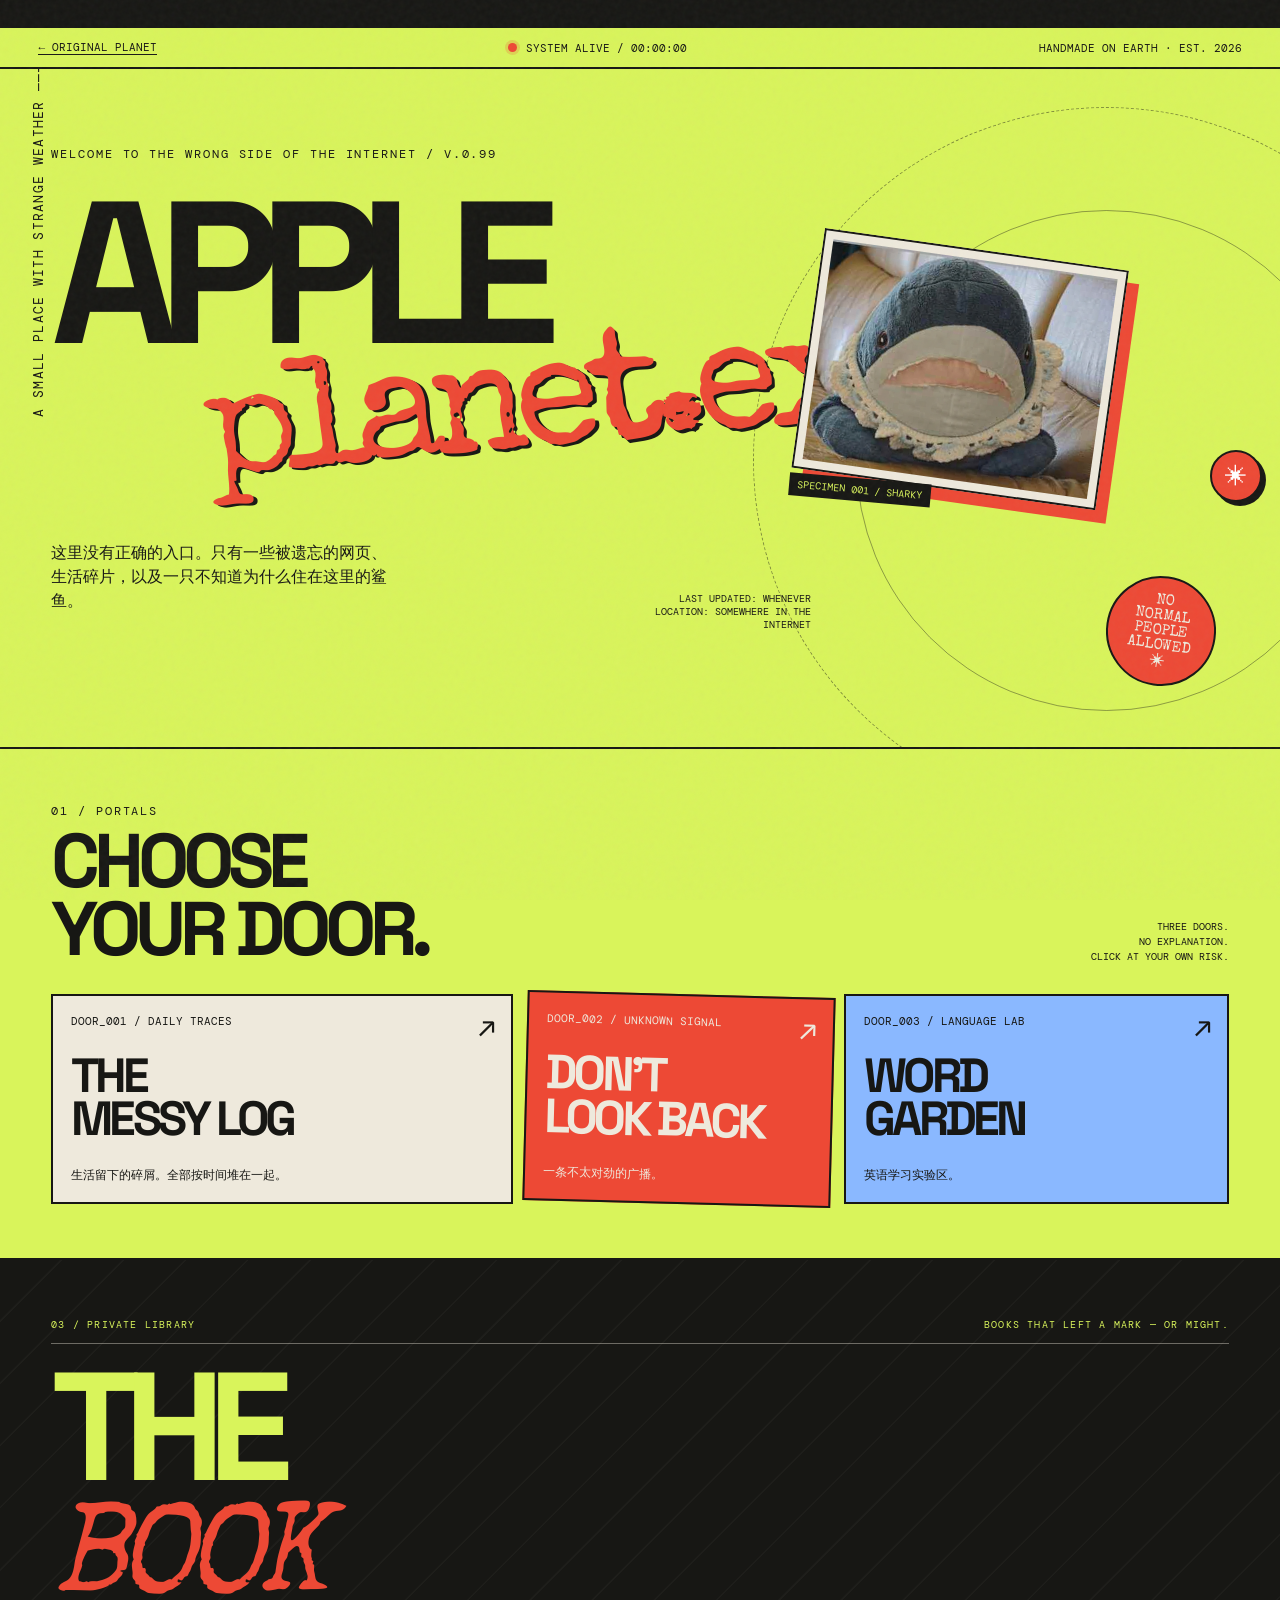
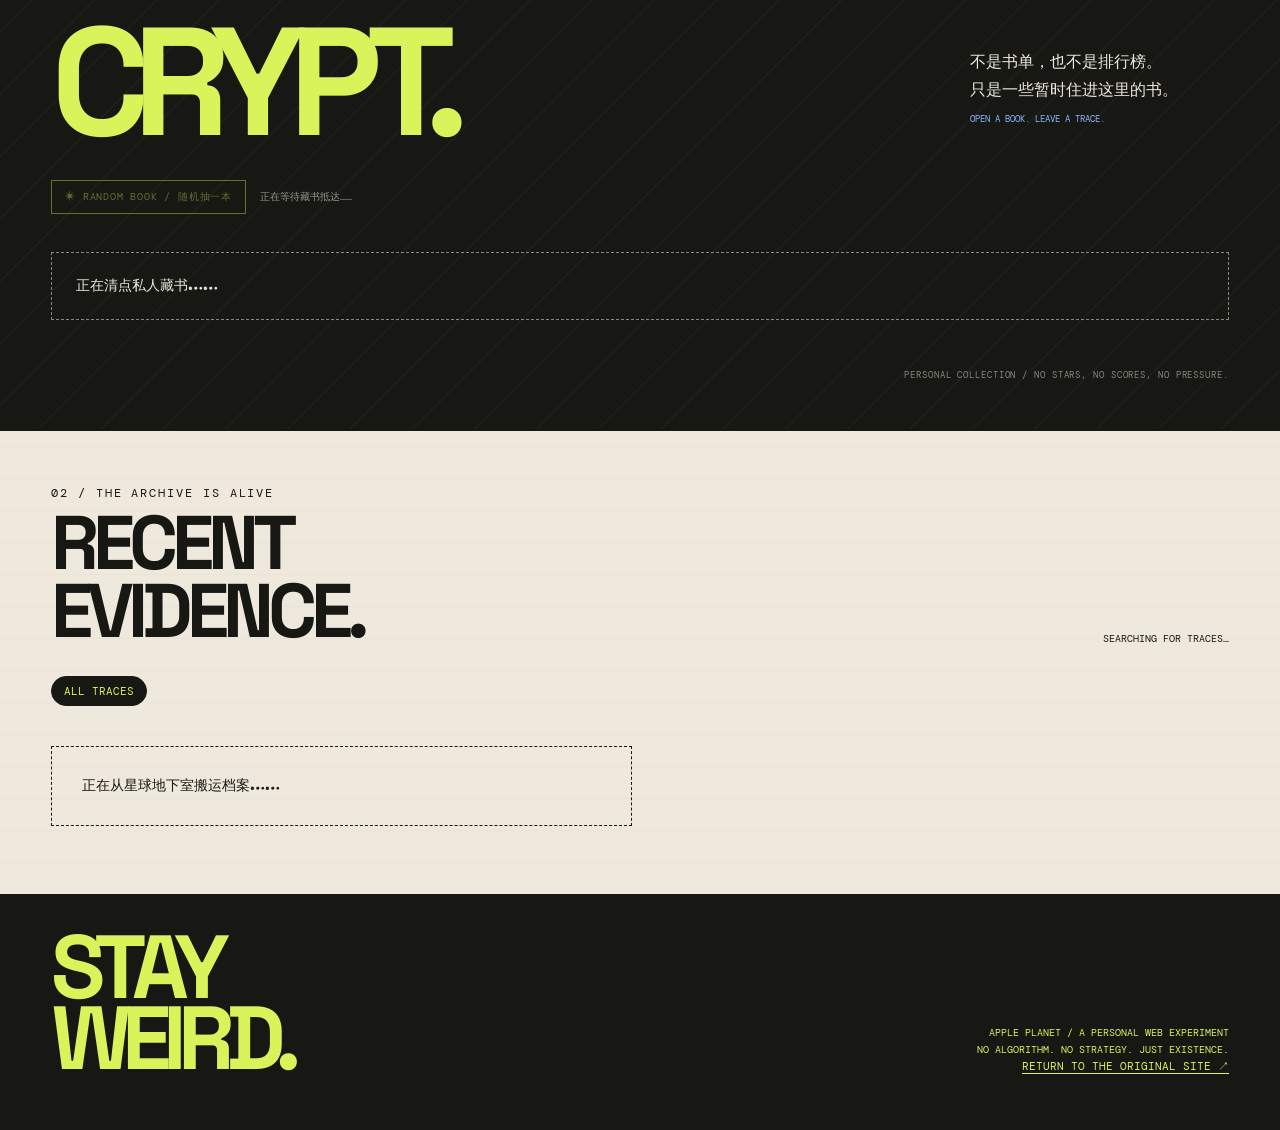
==== commit 1c91a849: "Add a random book draw to the private library" ====
--- a/index.html
+++ b/index.html
@@ -33,6 +33,7 @@
 .book-actions a:hover{background:#171714;color:var(--acid)}
 .book-empty{grid-column:1/-1;border:1px dashed #eee9dc88;padding:24px;font:14px var(--type);color:#eee9dc}
 .library-foot{position:relative;text-align:right;font:9px var(--mono);letter-spacing:.1em;color:#eee9dc88;margin-top:35px}
+.book-draw-tools{display:flex;align-items:center;gap:14px;flex-wrap:wrap;position:relative;margin:0 0 24px}.book-draw-button{border:1px solid var(--acid);background:transparent;color:var(--acid);padding:9px 13px;font:10px var(--mono);letter-spacing:.08em;transition:background .2s,color .2s,transform .2s}.book-draw-button:hover:not(:disabled),.book-draw-button:focus-visible{background:var(--acid);color:var(--ink);transform:translateY(-2px)}.book-draw-button:focus-visible{outline:2px solid var(--paper);outline-offset:4px}.book-draw-button:disabled{opacity:.4;cursor:not-allowed}.book-draw-status{margin:0;min-height:1.6em;color:#eee9dc99;font:10px/1.7 var(--mono)}.book-card.is-drawn{outline:2px dashed var(--red);outline-offset:6px;box-shadow:11px 11px 0 var(--red);transform:translateY(-4px) rotate(0)}.book-card h3:focus{outline:2px solid var(--red);outline-offset:4px}
 @media(max-width:700px){.library{padding:38px 5vw}.library-title{display:block;margin:28px 0}.library-title h2{font-size:clamp(66px,19vw,110px)}.library-title p{margin:28px 0 0}.book-shelf{grid-template-columns:1fr}.book-card{transform:none!important;min-height:300px}.book-cover,.book-cover-fallback{height:210px}}
 .bottom{background:var(--ink);color:var(--acid);padding:36px 4vw 55px;display:flex;justify-content:space-between;align-items:end;gap:20px}.bottom strong{font-size:clamp(35px,7vw,90px);letter-spacing:-.1em;line-height:.8}.bottom small{font:10px/1.7 var(--mono);text-align:right}.window{position:fixed;z-index:30;right:24px;bottom:24px;width:min(320px,calc(100vw - 32px));background:var(--paper);border:2px solid var(--ink);box-shadow:8px 8px 0 var(--red);font:12px var(--mono);display:none}.window.show{display:block;animation:pop .25s ease-out}@keyframes pop{from{transform:scale(.8) rotate(3deg);opacity:0}to{transform:scale(1);opacity:1}}.windowbar{background:var(--red);color:white;padding:8px 10px;display:flex;justify-content:space-between}.windowbar button{background:transparent;border:0;color:white}.windowbody{padding:16px;line-height:1.6}.windowbody button{margin-top:12px;background:var(--acid);border:1px solid var(--ink);padding:7px 10px}.float-btn{position:fixed;z-index:15;right:18px;top:50%;border:2px solid var(--ink);background:var(--red);color:white;border-radius:50%;width:52px;height:52px;font-size:22px;box-shadow:4px 4px 0 var(--ink);transition:transform .2s}.float-btn:hover{transform:rotate(180deg)}.glitch{animation:glitch .2s steps(2) 2}@keyframes glitch{0%{transform:translate(0)}25%{transform:translate(3px,-2px) skew(3deg)}50%{transform:translate(-3px,2px) skew(-3deg)}75%{transform:translate(2px,1px)}100%{transform:none}}.back{font:11px var(--mono);text-decoration:none;border-bottom:1px solid}
 @media(max-width:700px){.top{padding:11px 4vw}.top .right{display:none}.hero{min-height:650px;padding:13vw 5vw}.hero h1{font-size:clamp(70px,18vw,130px);margin-top:45px}.shark{width:48vw;right:8%;top:43%}.hero-meta{margin-top:300px;align-items:start}.hero-meta p{font-size:14px;max-width:62%}.hero-meta small{font-size:9px}.scribble{display:none}.sticker{right:5%;bottom:4%;width:82px;height:82px;font-size:12px}.section{padding:38px 5vw}.section-head{align-items:start}.section-head .tiny{max-width:120px}.portal-grid{grid-template-columns:1fr 1fr}.portal{min-height:160px}.portal:first-child{grid-column:span 2}.entries{grid-template-columns:1fr}.entry{transform:none!important}.bottom{align-items:start;flex-direction:column}.bottom small{text-align:left}.float-btn{top:auto;bottom:18px;right:18px}.window{bottom:82px;right:16px}}
@@ -64,6 +65,7 @@
 <section class="library" id="bookshelf">
  <div class="library-top"><span>03 / PRIVATE LIBRARY</span><span>BOOKS THAT LEFT A MARK — OR MIGHT.</span></div>
  <div class="library-title"><h2>THE<br><i>BOOK</i><br>CRYPT.</h2><p>不是书单，也不是排行榜。<br>只是一些暂时住进这里的书。<br><small>OPEN A BOOK. LEAVE A TRACE.</small></p></div>
+ <div class="book-draw-tools"><button class="book-draw-button" id="draw-book" type="button" disabled>✳ RANDOM BOOK / 随机抽一本</button><p class="book-draw-status" id="book-draw-status" role="status" aria-live="polite">正在等待藏书抵达……</p></div>
  <div class="book-shelf" id="books"><p class="book-empty">正在清点私人藏书……</p></div>
  <div class="library-foot">PERSONAL COLLECTION / NO STARS, NO SCORES, NO PRESSURE.</div>
 </section>
@@ -77,12 +79,26 @@
 <button class="float-btn" id="odd" aria-label="触发一个奇怪的小彩蛋">✳</button>
 <aside class="window" id="popup" role="dialog" aria-label="来自系统的消息"><div class="windowbar"><span>!!! SYSTEM MESSAGE !!!</span><button id="close" aria-label="关闭">✕</button></div><div class="windowbody"><b>HEY, YOU.</b><br>你刚刚碰到了一个不应该存在的按钮。<br>鲨鲨已经知道你来过了。<br><button id="again">我还想再点一次</button></div></aside>
 <script>
-(()=>{const $=s=>document.querySelector(s), entries=$('#entries'), filters=$('#filters'), count=$('#count');let articles=[];
+(()=>{const $=s=>document.querySelector(s), entries=$('#entries'), filters=$('#filters'), count=$('#count'), drawButton=$('#draw-book'), drawStatus=$('#book-draw-status');let articles=[];
 const esc=s=>String(s??'').replace(/[&<>"']/g,c=>({'&':'&amp;','<':'&lt;','>':'&gt;','"':'&quot;',"'":'&#39;'}[c]));
 const tags=a=>Array.isArray(a.tags)?a.tags:[];
 const isBook=a=>a.category==='book'||tags(a).some(t=>['阅读中','已读','待读','书籍','阅读'].includes(t));
-function renderBooks(){const books=articles.filter(isBook);const target=$('#books');target.innerHTML=books.length?books.map((a,i)=>{const title=String(a.title||'').replace(/^正在阅读[：:]\\s*/,'');const author=(a.excerpt||'').split('·')[0].trim();const status=tags(a).find(t=>['阅读中','已读','待读'].includes(t))||'收藏';const cover=a.cover?(/^https?:\\/\\//i.test(a.cover)?a.cover:String(a.cover).replace(/^\\.\\.\\//,'')):'';return '<article class="book-card"><div class="book-index"><span>VOL.'+String(i+1).padStart(2,'0')+' / PRIVATE</span><span>'+esc(a.date||'UNDATED')+'</span></div>'+(cover?'<img class="book-cover" loading="lazy" src="'+esc(cover)+'" alt="《'+esc(title)+'》封面" onerror="this.style.display=\'none\';this.insertAdjacentHTML(\'afterend\',\'<div class=book-cover-fallback>'+esc(title)+'</div>\')">':'<div class="book-cover-fallback">'+esc(title)+'</div>')+'<span class="book-status">'+esc(status)+'</span><h3>'+esc(title)+'</h3><div class="book-author">'+esc(author||'AUTHOR UNKNOWN')+'</div><p class="book-note">'+esc(a.body||a.excerpt||'暂时没有留下笔记。')+'</p><div class="book-meta"><span>FILED IN THE CRYPT</span><span>'+esc((a.category||'CULTURE').toUpperCase())+'</span></div>'+(a.download?'<div class="book-actions"><a href="'+esc(a.download)+'" target="_blank" rel="noopener">GET THE FILE ↗</a></div>':'')+'</article>'}).join(''):'<p class="book-empty">藏书架暂时空着。等下一本书搬进来。</p>'}
+function renderBooks(){
+ const books=articles.filter(isBook),target=$('#books');
+ if(!target)return;
+ target.innerHTML=books.length?books.map((a,i)=>{
+  const title=String(a.title||'').replace(/^正在阅读[：:]\\s*/,'');
+  const author=(a.excerpt||'').split('·')[0].trim();
+  const status=tags(a).find(t=>['阅读中','已读','待读'].includes(t))||'收藏';
+  const cover=a.cover?(/^https?:\\/\\//i.test(a.cover)?a.cover:String(a.cover).replace(/^\\.\\.\\//,'')):'';
+  const image=cover?'<img class="book-cover" loading="lazy" src="'+esc(cover)+'" alt="《'+esc(title)+'》封面" onerror="this.hidden=true;this.nextElementSibling.hidden=false"><div class="book-cover-fallback" hidden>'+esc(title)+'</div>':'<div class="book-cover-fallback">'+esc(title)+'</div>';
+  return '<article class="book-card"><div class="book-index"><span>VOL.'+String(i+1).padStart(2,'0')+' / PRIVATE</span><span>'+esc(a.date||'UNDATED')+'</span></div>'+image+'<span class="book-status">'+esc(status)+'</span><h3 tabindex="-1">'+esc(title)+'</h3><div class="book-author">'+esc(author||'AUTHOR UNKNOWN')+'</div><p class="book-note">'+esc(a.body||a.excerpt||'暂时没有留下笔记。')+'</p><div class="book-meta"><span>FILED IN THE CRYPT</span><span>'+esc((a.category||'CULTURE').toUpperCase())+'</span></div>'+(a.download?'<div class="book-actions"><a href="'+esc(a.download)+'" target="_blank" rel="noopener">GET THE FILE ↗</a></div>':'')+'</article>';
+ }).join(''):'<p class="book-empty">藏书架暂时空着。等下一本书搬进来。</p>';
+ if(drawButton)drawButton.disabled=!books.length;
+ if(drawStatus)drawStatus.textContent=books.length?'从私人藏书里抽一张命运签。':'藏书架暂时空着，等第一本书抵达。';
+}
 function render(tag='*'){const list=articles.filter(a=>!isBook(a)&&(tag==='*'||tags(a).includes(tag)));count.textContent=String(list.length).padStart(2,'0')+' FILES / '+articles.length+' TOTAL';entries.innerHTML=list.length?list.map((a,i)=>'<article class="entry"><div class="date">FILE_'+String(i+1).padStart(3,'0')+' // '+esc(a.date||'DATE UNKNOWN')+'</div><h3>'+esc(a.title)+'</h3>'+(a.excerpt?'<p>'+esc(a.excerpt)+'</p>':'')+'<div class="tags">'+tags(a).map(t=>'<span>'+esc(t)+'</span>').join('')+'</div>'+(a.cover?'<img loading="lazy" src="'+esc(/^https?:\\/\\//i.test(a.cover)?a.cover:String(a.cover).replace(/^\\.\\.\\//,''))+'" alt="">':'')+'<details><summary>OPEN THE FILE</summary><div class="body">'+esc(a.body||a.excerpt||'文件里什么也没有。')+'</div></details></article>').join(''):'<p class="empty">这里暂时没有这类痕迹。也许它们逃走了。</p>'}
+drawButton?.addEventListener('click',()=>{const cards=[...document.querySelectorAll('#books .book-card')];if(!cards.length)return;let pool=cards.filter(card=>!card.classList.contains('is-drawn'));if(!pool.length){cards.forEach(card=>card.classList.remove('is-drawn'));pool=cards;}const chosen=pool[Math.floor(Math.random()*pool.length)];cards.forEach(card=>card.classList.toggle('is-drawn',card===chosen));const title=chosen.querySelector('h3')?.textContent||'一册未知的书';if(drawStatus)drawStatus.textContent='今日抽签：'+title+'。这本书暂时选中了你。';chosen.scrollIntoView({behavior:matchMedia('(prefers-reduced-motion: reduce)').matches?'auto':'smooth',block:'center'});chosen.querySelector('h3')?.focus({preventScroll:true});});
 fetch('content/posts.json',{cache:'no-store'}).then(r=>{if(!r.ok)throw Error();return r.json()}).then(data=>{articles=(Array.isArray(data.articles)?data.articles:[]).filter(a=>a&&a.title).sort((a,b)=>String(b.date||'').localeCompare(String(a.date||'')));renderBooks();const visible=articles.filter(a=>!isBook(a));const all=[...new Set(visible.flatMap(tags))].sort();filters.innerHTML='<button class="active" data-tag="*">ALL TRACES '+visible.length+'</button>'+all.map(t=>'<button data-tag="'+esc(t)+'">'+esc(t)+'</button>').join('');filters.addEventListener('click',e=>{const b=e.target.closest('button[data-tag]');if(!b)return;filters.querySelectorAll('button').forEach(x=>x.classList.toggle('active',x===b));render(b.dataset.tag)});render()}).catch(()=>{count.textContent='ARCHIVE OFFLINE';entries.innerHTML='<p class="empty">档案柜暂时没有回应。原站内容不会受到影响。</p>'});
 const popup=$('#popup');$('#odd').addEventListener('click',()=>{popup.classList.add('show');document.body.classList.remove('glitch');void document.body.offsetWidth;document.body.classList.add('glitch')});$('#close').addEventListener('click',()=>popup.classList.remove('show'));$('#again').addEventListener('click',()=>{popup.querySelector('.windowbody').innerHTML='鲨鲨说：<b>你真的很闲。</b><br>……它喜欢你。';});setTimeout(()=>{if(!sessionStorage.getItem('apPreviewSeen')){popup.classList.add('show');sessionStorage.setItem('apPreviewSeen','1')}},9000);
 })();
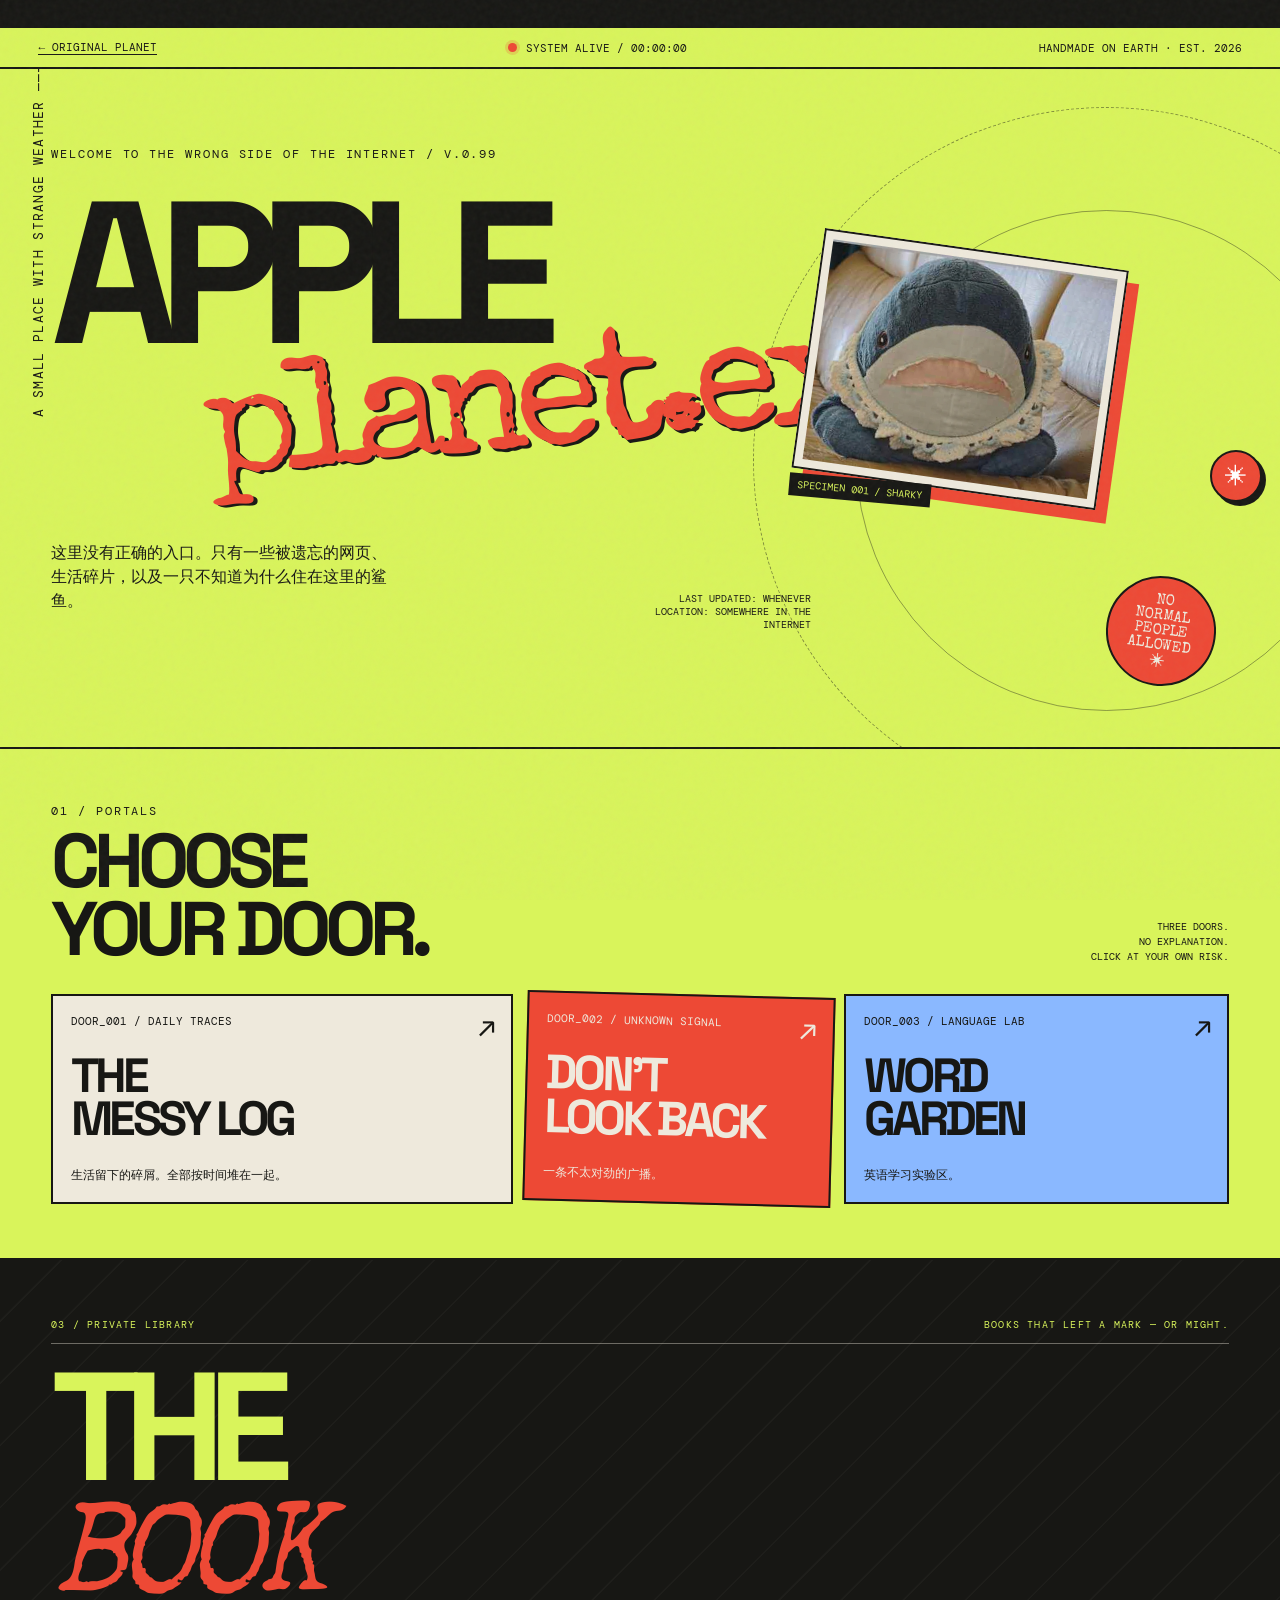
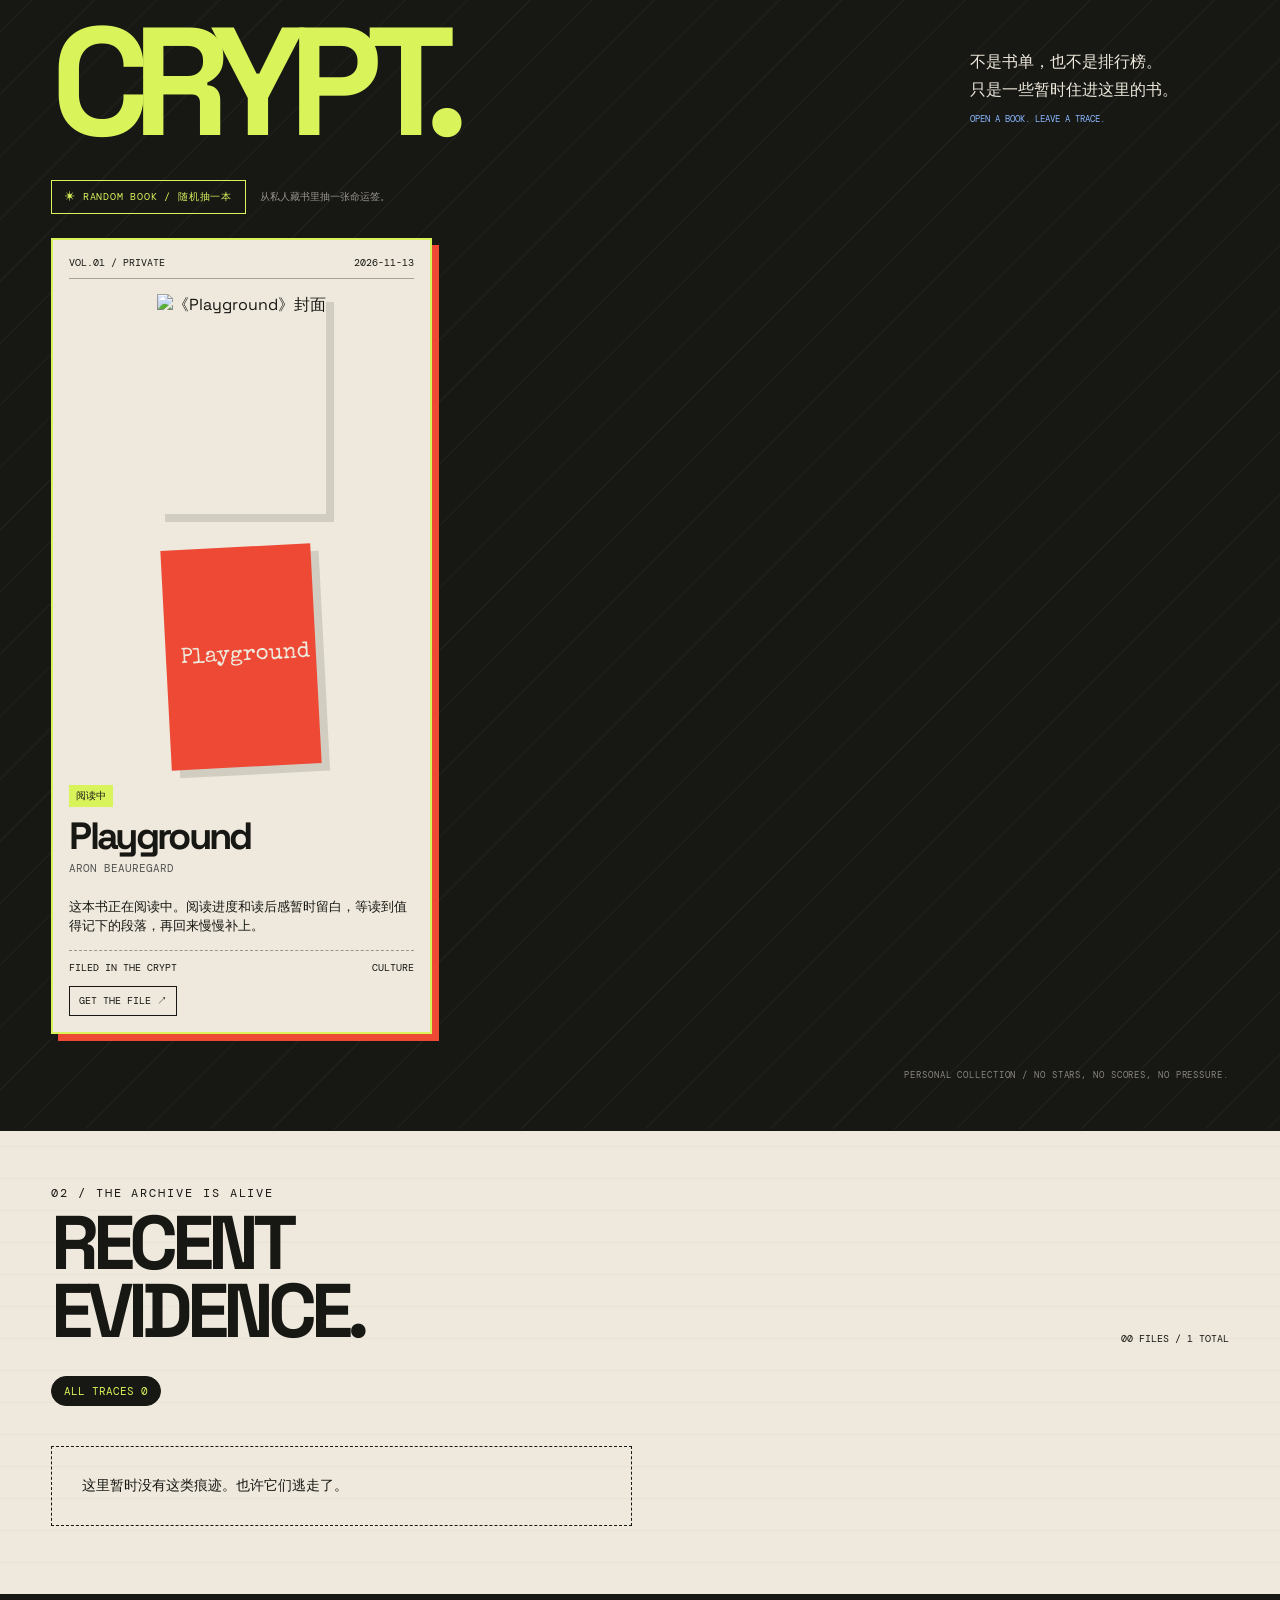
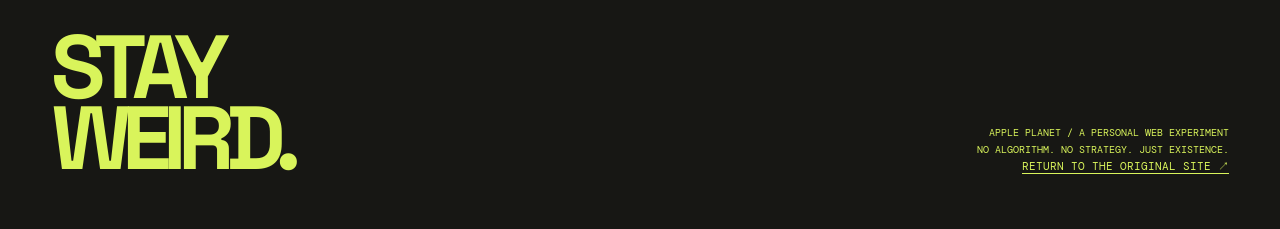
==== commit 274354e7: "Fix archive script regexes and complete book draw" ====
--- a/index.html
+++ b/index.html
@@ -87,17 +87,17 @@
  const books=articles.filter(isBook),target=$('#books');
  if(!target)return;
  target.innerHTML=books.length?books.map((a,i)=>{
-  const title=String(a.title||'').replace(/^正在阅读[：:]\\s*/,'');
+  const title=String(a.title||'').replace(/^正在阅读[：:]\s*/,'');
   const author=(a.excerpt||'').split('·')[0].trim();
   const status=tags(a).find(t=>['阅读中','已读','待读'].includes(t))||'收藏';
-  const cover=a.cover?(/^https?:\\/\\//i.test(a.cover)?a.cover:String(a.cover).replace(/^\\.\\.\\//,'')):'';
+  const cover=a.cover?(/^https?:\/\//i.test(a.cover)?a.cover:String(a.cover).replace(/^\.\.\//,'')):'';
   const image=cover?'<img class="book-cover" loading="lazy" src="'+esc(cover)+'" alt="《'+esc(title)+'》封面" onerror="this.hidden=true;this.nextElementSibling.hidden=false"><div class="book-cover-fallback" hidden>'+esc(title)+'</div>':'<div class="book-cover-fallback">'+esc(title)+'</div>';
   return '<article class="book-card"><div class="book-index"><span>VOL.'+String(i+1).padStart(2,'0')+' / PRIVATE</span><span>'+esc(a.date||'UNDATED')+'</span></div>'+image+'<span class="book-status">'+esc(status)+'</span><h3 tabindex="-1">'+esc(title)+'</h3><div class="book-author">'+esc(author||'AUTHOR UNKNOWN')+'</div><p class="book-note">'+esc(a.body||a.excerpt||'暂时没有留下笔记。')+'</p><div class="book-meta"><span>FILED IN THE CRYPT</span><span>'+esc((a.category||'CULTURE').toUpperCase())+'</span></div>'+(a.download?'<div class="book-actions"><a href="'+esc(a.download)+'" target="_blank" rel="noopener">GET THE FILE ↗</a></div>':'')+'</article>';
  }).join(''):'<p class="book-empty">藏书架暂时空着。等下一本书搬进来。</p>';
  if(drawButton)drawButton.disabled=!books.length;
  if(drawStatus)drawStatus.textContent=books.length?'从私人藏书里抽一张命运签。':'藏书架暂时空着，等第一本书抵达。';
 }
-function render(tag='*'){const list=articles.filter(a=>!isBook(a)&&(tag==='*'||tags(a).includes(tag)));count.textContent=String(list.length).padStart(2,'0')+' FILES / '+articles.length+' TOTAL';entries.innerHTML=list.length?list.map((a,i)=>'<article class="entry"><div class="date">FILE_'+String(i+1).padStart(3,'0')+' // '+esc(a.date||'DATE UNKNOWN')+'</div><h3>'+esc(a.title)+'</h3>'+(a.excerpt?'<p>'+esc(a.excerpt)+'</p>':'')+'<div class="tags">'+tags(a).map(t=>'<span>'+esc(t)+'</span>').join('')+'</div>'+(a.cover?'<img loading="lazy" src="'+esc(/^https?:\\/\\//i.test(a.cover)?a.cover:String(a.cover).replace(/^\\.\\.\\//,''))+'" alt="">':'')+'<details><summary>OPEN THE FILE</summary><div class="body">'+esc(a.body||a.excerpt||'文件里什么也没有。')+'</div></details></article>').join(''):'<p class="empty">这里暂时没有这类痕迹。也许它们逃走了。</p>'}
+function render(tag='*'){const list=articles.filter(a=>!isBook(a)&&(tag==='*'||tags(a).includes(tag)));count.textContent=String(list.length).padStart(2,'0')+' FILES / '+articles.length+' TOTAL';entries.innerHTML=list.length?list.map((a,i)=>'<article class="entry"><div class="date">FILE_'+String(i+1).padStart(3,'0')+' // '+esc(a.date||'DATE UNKNOWN')+'</div><h3>'+esc(a.title)+'</h3>'+(a.excerpt?'<p>'+esc(a.excerpt)+'</p>':'')+'<div class="tags">'+tags(a).map(t=>'<span>'+esc(t)+'</span>').join('')+'</div>'+(a.cover?'<img loading="lazy" src="'+esc(/^https?:\/\//i.test(a.cover)?a.cover:String(a.cover).replace(/^\.\.\//,''))+'" alt="">':'')+'<details><summary>OPEN THE FILE</summary><div class="body">'+esc(a.body||a.excerpt||'文件里什么也没有。')+'</div></details></article>').join(''):'<p class="empty">这里暂时没有这类痕迹。也许它们逃走了。</p>'}
 drawButton?.addEventListener('click',()=>{const cards=[...document.querySelectorAll('#books .book-card')];if(!cards.length)return;let pool=cards.filter(card=>!card.classList.contains('is-drawn'));if(!pool.length){cards.forEach(card=>card.classList.remove('is-drawn'));pool=cards;}const chosen=pool[Math.floor(Math.random()*pool.length)];cards.forEach(card=>card.classList.toggle('is-drawn',card===chosen));const title=chosen.querySelector('h3')?.textContent||'一册未知的书';if(drawStatus)drawStatus.textContent='今日抽签：'+title+'。这本书暂时选中了你。';chosen.scrollIntoView({behavior:matchMedia('(prefers-reduced-motion: reduce)').matches?'auto':'smooth',block:'center'});chosen.querySelector('h3')?.focus({preventScroll:true});});
 fetch('content/posts.json',{cache:'no-store'}).then(r=>{if(!r.ok)throw Error();return r.json()}).then(data=>{articles=(Array.isArray(data.articles)?data.articles:[]).filter(a=>a&&a.title).sort((a,b)=>String(b.date||'').localeCompare(String(a.date||'')));renderBooks();const visible=articles.filter(a=>!isBook(a));const all=[...new Set(visible.flatMap(tags))].sort();filters.innerHTML='<button class="active" data-tag="*">ALL TRACES '+visible.length+'</button>'+all.map(t=>'<button data-tag="'+esc(t)+'">'+esc(t)+'</button>').join('');filters.addEventListener('click',e=>{const b=e.target.closest('button[data-tag]');if(!b)return;filters.querySelectorAll('button').forEach(x=>x.classList.toggle('active',x===b));render(b.dataset.tag)});render()}).catch(()=>{count.textContent='ARCHIVE OFFLINE';entries.innerHTML='<p class="empty">档案柜暂时没有回应。原站内容不会受到影响。</p>'});
 const popup=$('#popup');$('#odd').addEventListener('click',()=>{popup.classList.add('show');document.body.classList.remove('glitch');void document.body.offsetWidth;document.body.classList.add('glitch')});$('#close').addEventListener('click',()=>popup.classList.remove('show'));$('#again').addEventListener('click',()=>{popup.querySelector('.windowbody').innerHTML='鲨鲨说：<b>你真的很闲。</b><br>……它喜欢你。';});setTimeout(()=>{if(!sessionStorage.getItem('apPreviewSeen')){popup.classList.add('show');sessionStorage.setItem('apPreviewSeen','1')}},9000);
